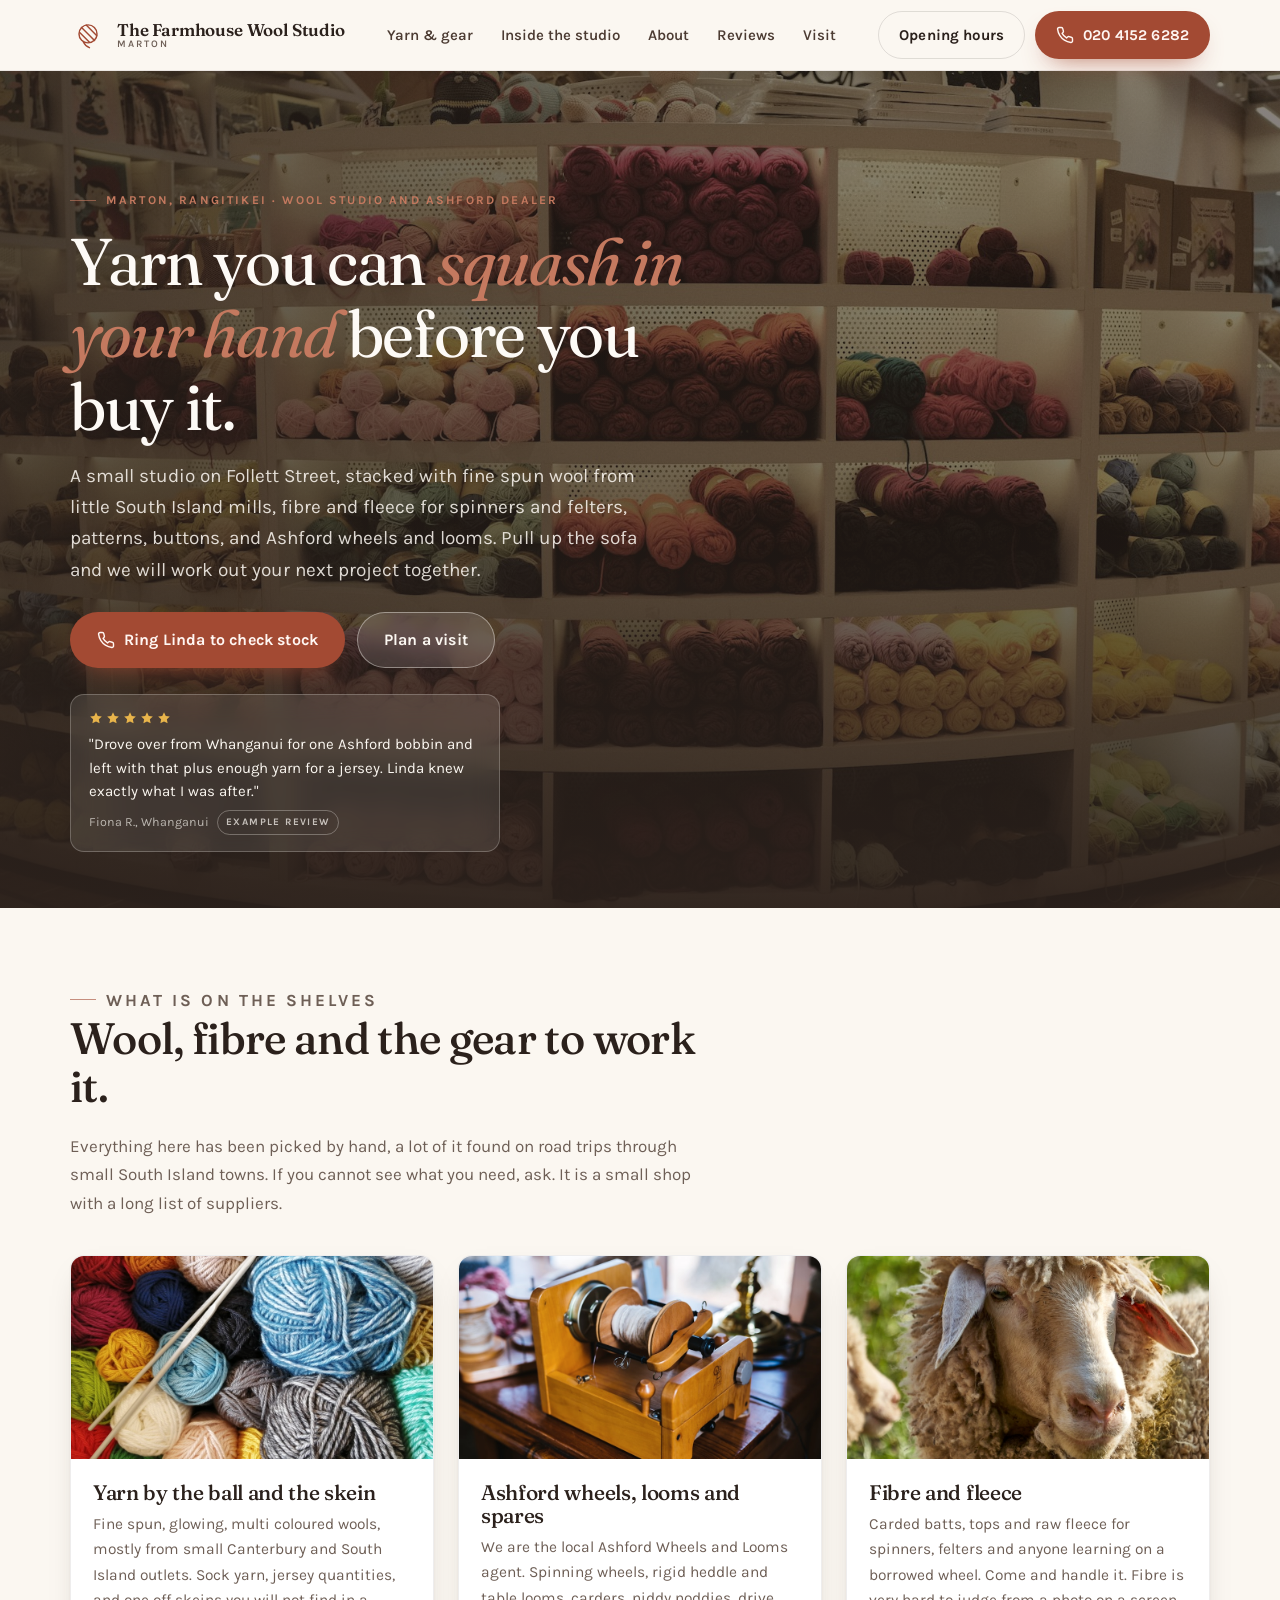
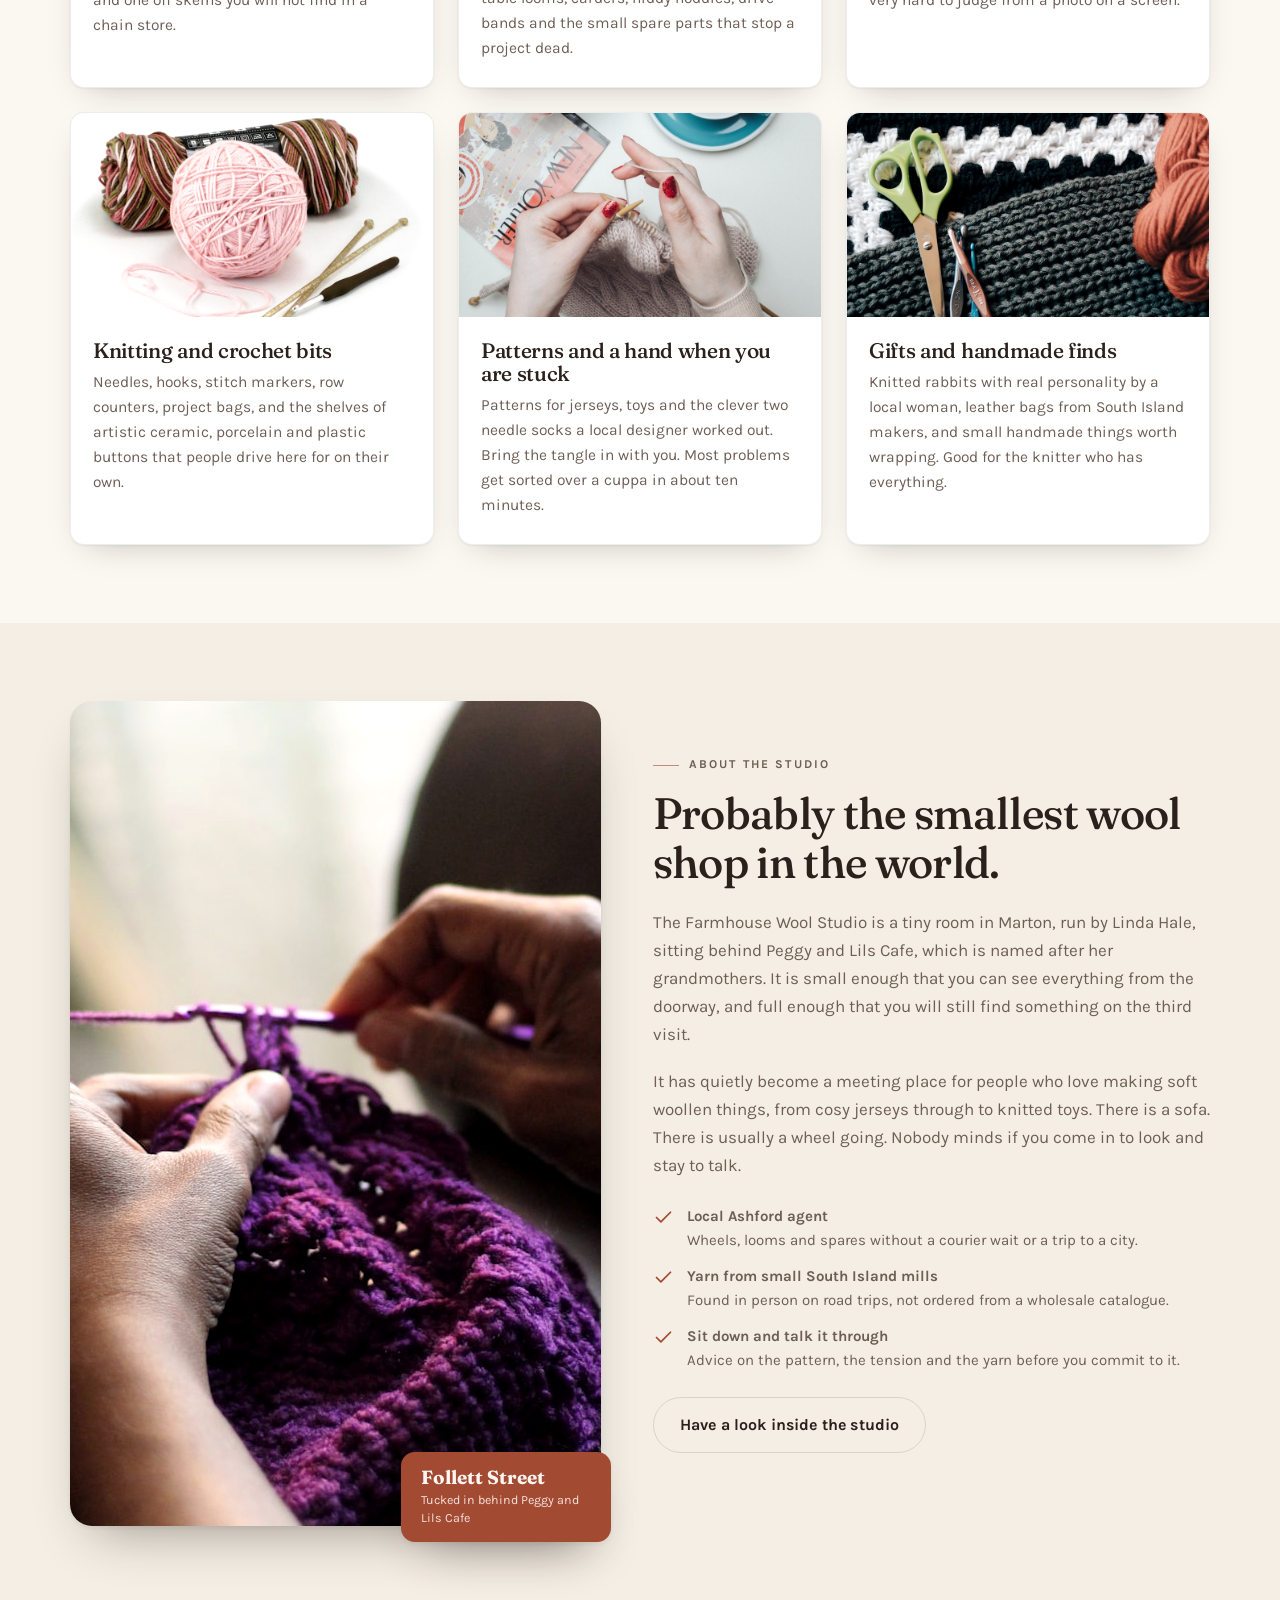
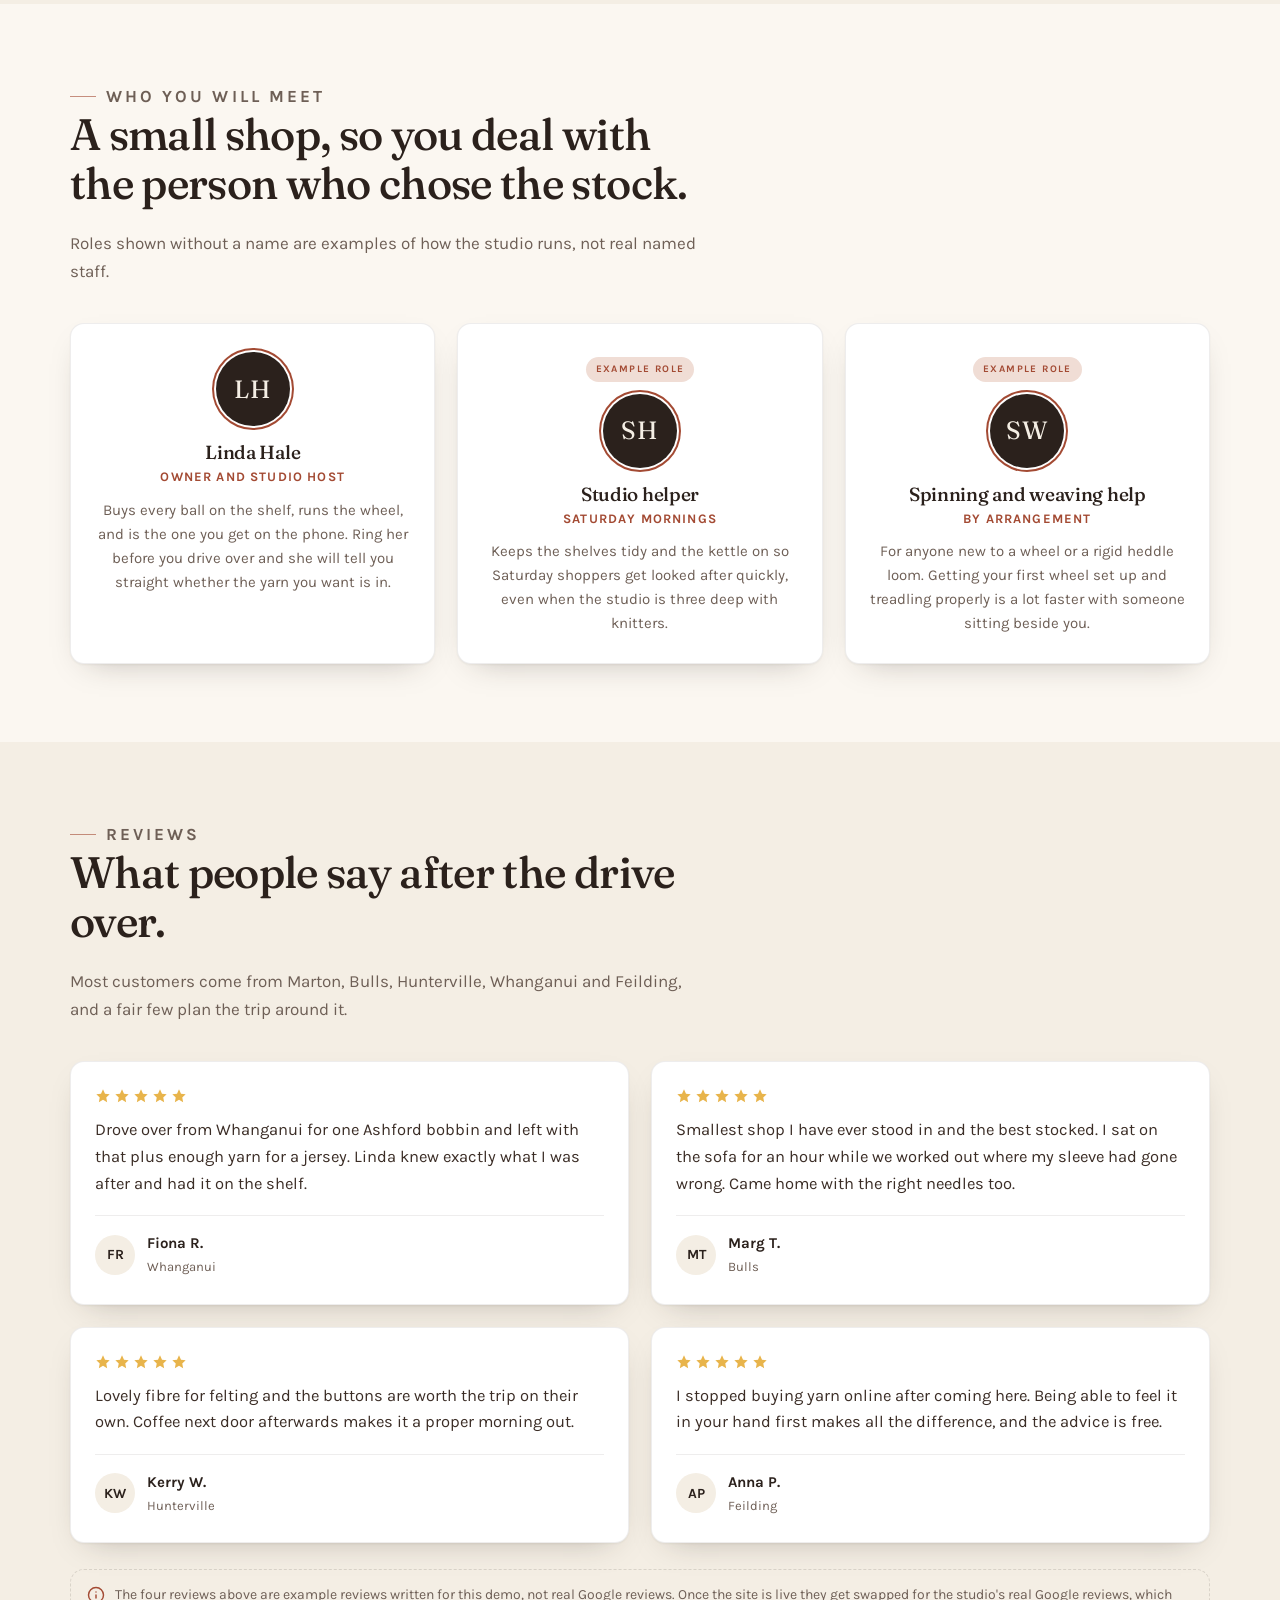
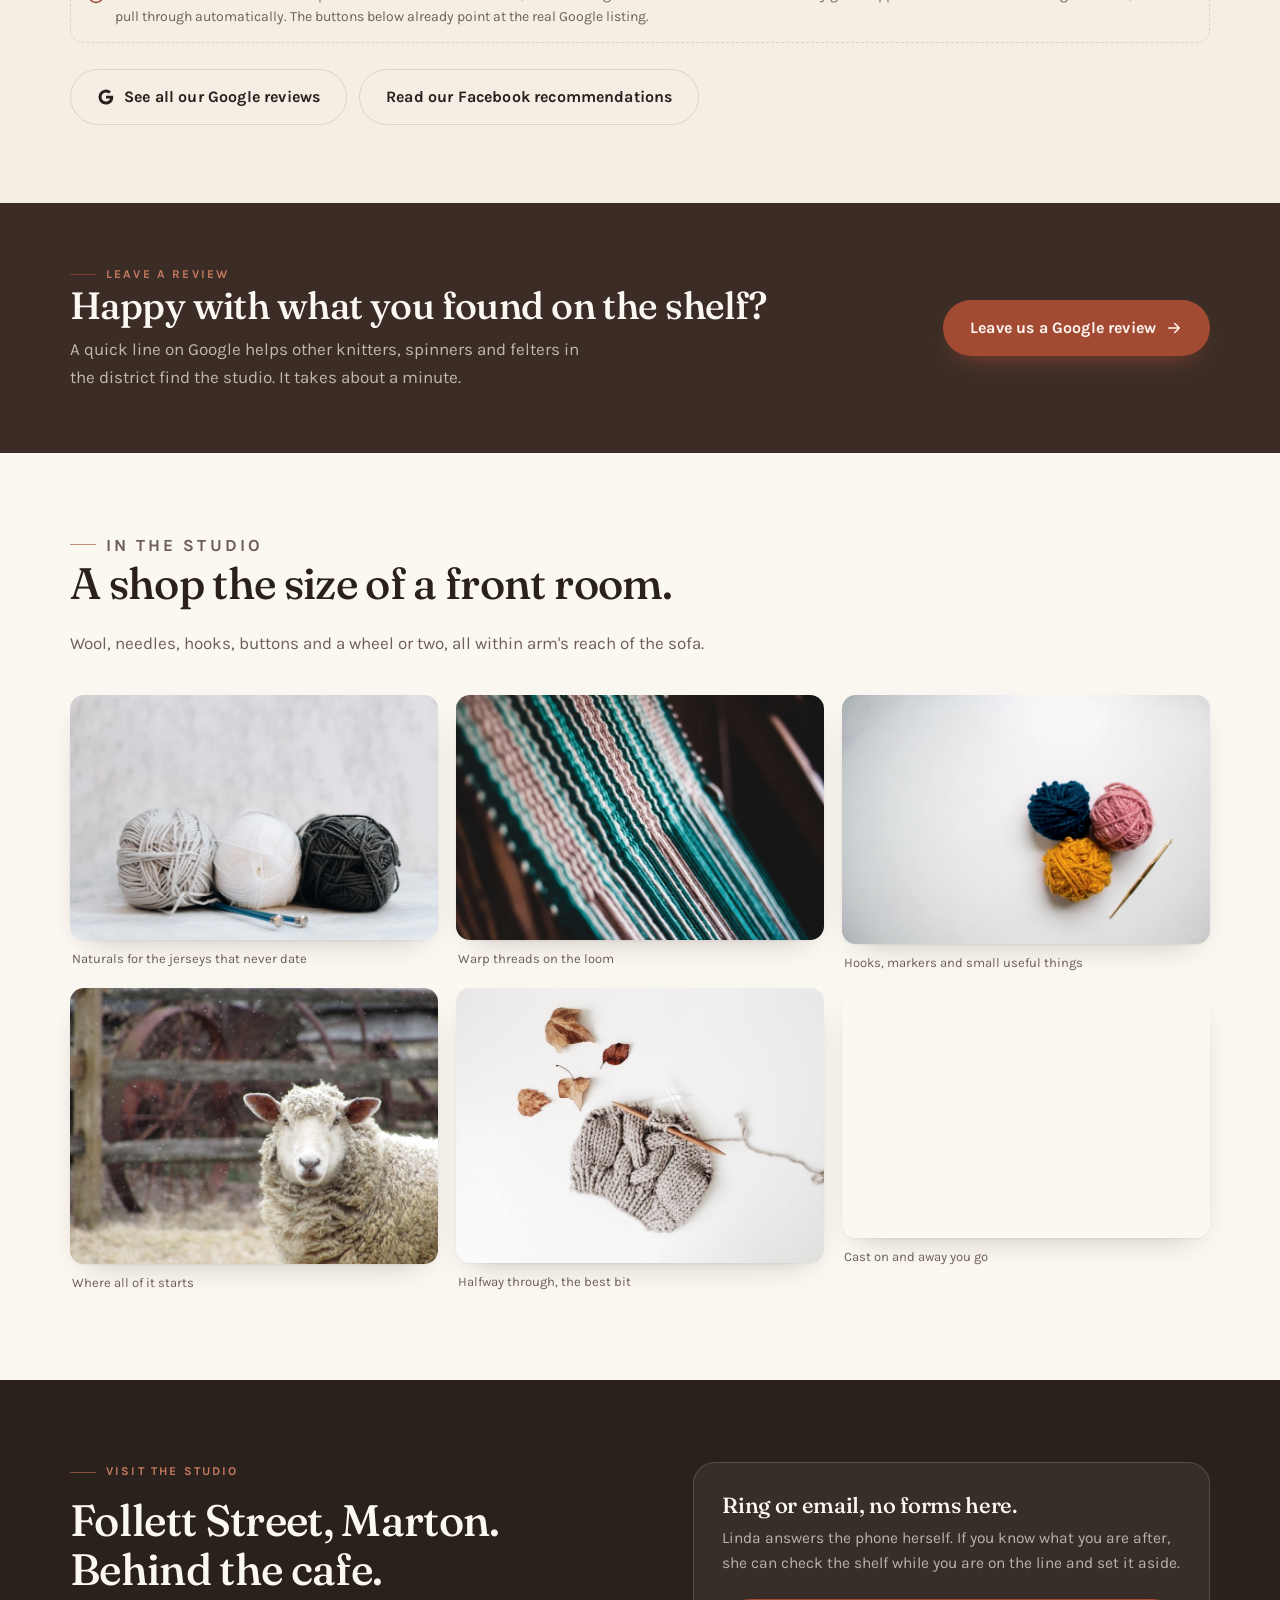
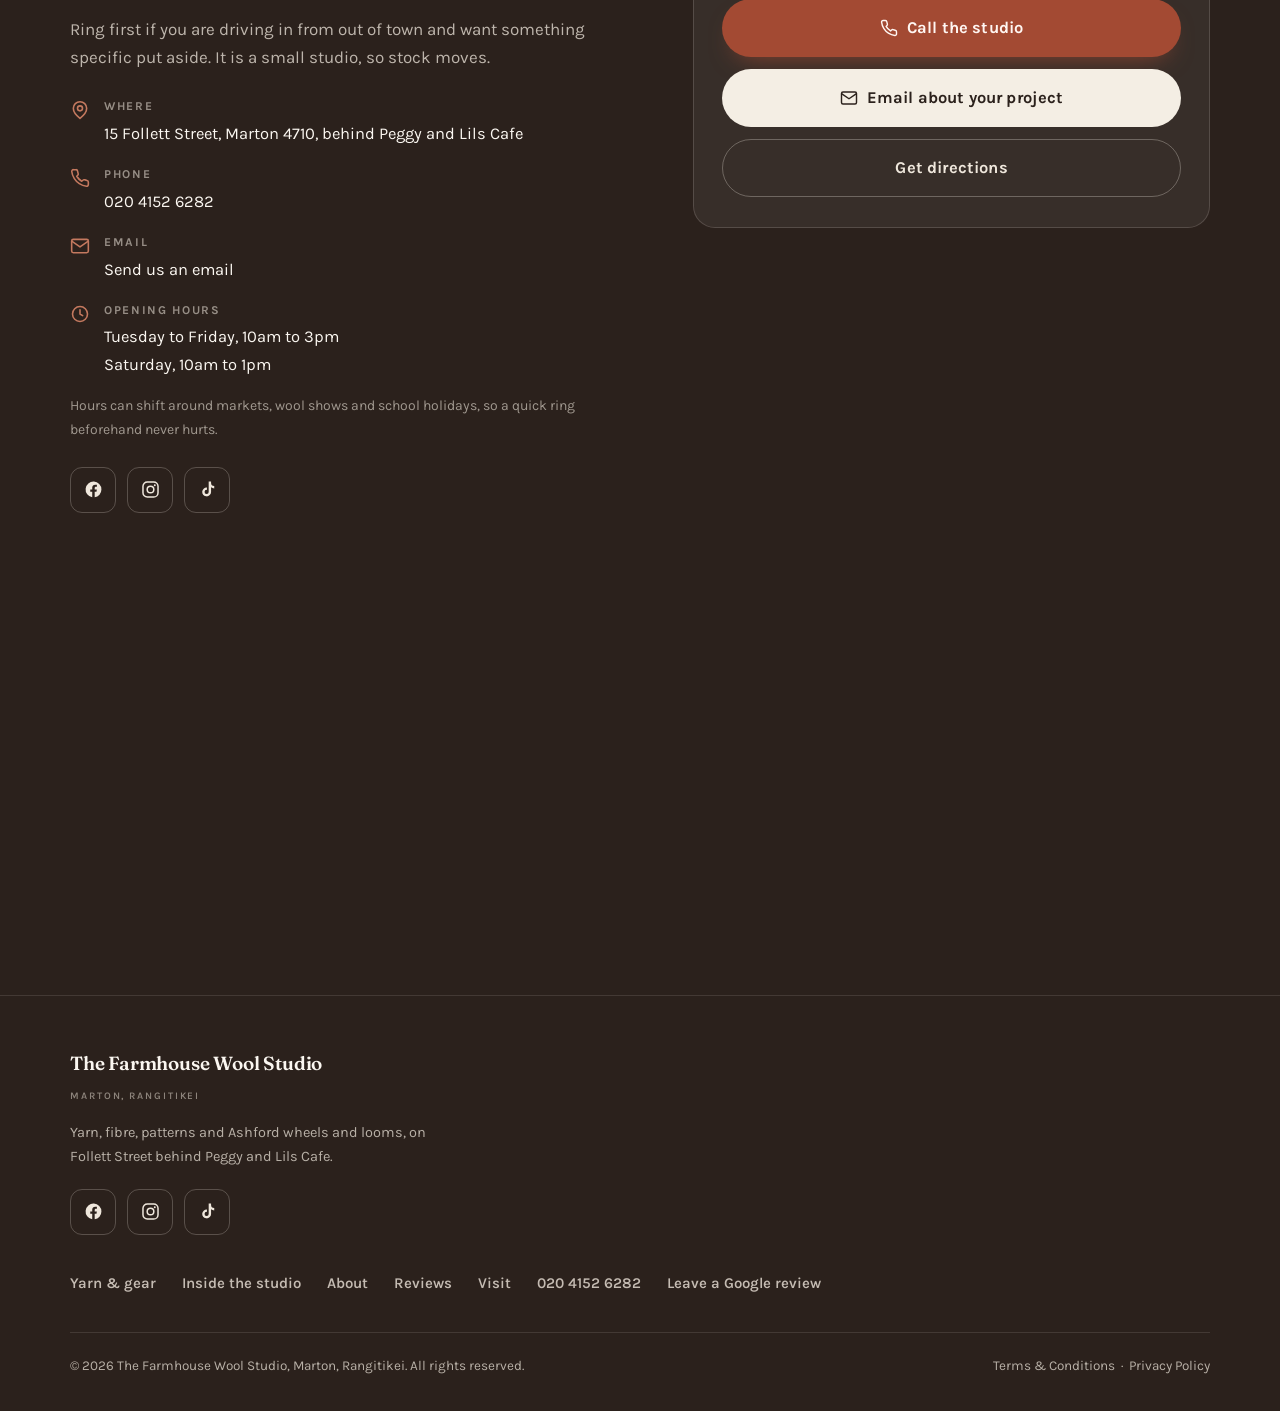
==== index.html @ 4282876e "Initial build: The Farmhouse Wool Studio" ====
<!DOCTYPE html>
<html lang="en-NZ">
<head>
<meta charset="utf-8">
<meta name="viewport" content="width=device-width, initial-scale=1">
<title>The Farmhouse Wool Studio | Wool shop and Ashford dealer, Marton</title>
<meta name="description" content="A small wool studio on Follett Street in Marton. Fine spun South Island yarn, fibre and fleece, patterns, knitting and crochet gear, and Ashford wheels and looms. Ring Linda or drop in.">
<link rel="icon" href="favicon.svg" type="image/svg+xml">
<meta property="og:type" content="website">
<meta property="og:title" content="The Farmhouse Wool Studio | Wool shop and Ashford dealer, Marton">
<meta property="og:description" content="Fine spun South Island yarn, fibre and fleece, patterns and Ashford wheels and looms, on Follett Street in Marton.">
<meta property="og:image" content="img/og.jpg">
<meta name="twitter:card" content="summary_large_image">
<link rel="preconnect" href="https://fonts.googleapis.com">
<link rel="preconnect" href="https://fonts.gstatic.com" crossorigin>
<link href="https://fonts.googleapis.com/css2?family=Fraunces:ital,opsz,wght@0,9..144,300..700;1,9..144,300..600&family=Karla:wght@400;500;600;700&display=swap" rel="stylesheet">
<link rel="stylesheet" href="assets/site.css">
</head>
<body>

<!-- Opening animation -->
<div id="intro" aria-hidden="true">
  <div class="intro-mark">The Farmhouse Wool Studio</div>
  <div class="intro-thread"></div>
</div>

<!-- ============================ NAV ============================ -->
<header class="nav">
  <div class="wrap nav-inner">
    <a class="brand" href="index.html" aria-label="The Farmhouse Wool Studio, home">
      <svg class="brand-mark" viewBox="0 0 64 64" fill="none" stroke="currentColor" stroke-width="2.6" stroke-linecap="round" aria-hidden="true">
        <circle cx="32" cy="30" r="16"/><path d="M20.5 18.8 43.6 41.9"/><path d="M17.2 27.5 34.6 44.9"/><path d="M28.8 14.4 47.7 33.3"/><path d="M23.5 43.9c2.6 5.4 6.4 8.8 11 10.6"/>
      </svg>
      <span class="brand-txt">
        <span class="brand-name">The Farmhouse Wool Studio</span>
        <span class="brand-sub">Marton</span>
      </span>
    </a>

    <nav class="nav-links" aria-label="Primary">
      <a href="#yarn">Yarn &amp; gear</a>
      <a href="studio.html">Inside the studio</a>
      <a href="#about">About</a>
      <a href="#reviews">Reviews</a>
      <a href="#visit">Visit</a>
    </nav>

    <div class="nav-cta">
      <a class="btn btn-ghost" href="#visit">Opening hours</a>
      <a class="btn btn-primary" href="tel:+642041526282">
        <svg viewBox="0 0 24 24" fill="none" stroke="currentColor" stroke-width="1.9" stroke-linecap="round" stroke-linejoin="round" aria-hidden="true"><path d="M22 16.9v3a2 2 0 0 1-2.2 2 19.8 19.8 0 0 1-8.6-3.1 19.5 19.5 0 0 1-6-6A19.8 19.8 0 0 1 2.1 4.2 2 2 0 0 1 4.1 2h3a2 2 0 0 1 2 1.7c.1 1 .4 1.9.7 2.8a2 2 0 0 1-.5 2.1L8.1 9.9a16 16 0 0 0 6 6l1.3-1.2a2 2 0 0 1 2.1-.5c.9.3 1.8.6 2.8.7a2 2 0 0 1 1.7 2Z"/></svg>
        <span class="btn-lbl">020 4152 6282</span>
      </a>
      <button class="burger" aria-label="Open menu" aria-expanded="false" aria-controls="mobile-menu">
        <svg viewBox="0 0 24 24" fill="none" stroke="currentColor" stroke-width="2" stroke-linecap="round" aria-hidden="true"><path d="M3 6h18M3 12h18M3 18h18"/></svg>
      </button>
    </div>
  </div>

  <div class="mobile-menu" id="mobile-menu">
    <a href="#yarn">Yarn &amp; gear</a>
    <a href="studio.html">Inside the studio</a>
    <a href="#about">About the studio</a>
    <a href="#crew">Who you will meet</a>
    <a href="#reviews">Reviews</a>
    <a href="#visit">Visit and opening hours</a>
    <div class="mm-cta">
      <a class="btn btn-primary btn-block" href="tel:+642041526282">Ring Linda on 020 4152 6282</a>
      <a class="btn btn-ghost btn-block" href="#visit">Find the studio</a>
    </div>
  </div>
</header>

<!-- ============================ HERO ============================ -->
<section class="hero" id="top">
  <div class="hero-slides" aria-hidden="true">
    <img class="active" src="img/hero-1-wool-wall.jpg" alt="" width="1920" height="1080" fetchpriority="high" decoding="async">
    <img src="img/hero-2-skeins.jpg" alt="" width="1920" height="1080" loading="lazy" decoding="async">
    <img src="img/hero-3-loom.jpg" alt="" width="1920" height="1080" loading="lazy" decoding="async">
  </div>
  <div class="hero-veil"></div>

  <div class="wrap hero-inner">
    <p class="eyebrow hero-eyebrow">Marton, Rangitikei &middot; Wool studio and Ashford dealer</p>
    <h1>Yarn you can <em>squash in your hand</em> before you buy it.</h1>
    <p class="hero-sub">A small studio on Follett Street, stacked with fine spun wool from little South Island mills, fibre and fleece for spinners and felters, patterns, buttons, and Ashford wheels and looms. Pull up the sofa and we will work out your next project together.</p>

    <div class="hero-cta">
      <a class="btn btn-primary" href="tel:+642041526282">
        <svg viewBox="0 0 24 24" fill="none" stroke="currentColor" stroke-width="1.9" stroke-linecap="round" stroke-linejoin="round" aria-hidden="true"><path d="M22 16.9v3a2 2 0 0 1-2.2 2 19.8 19.8 0 0 1-8.6-3.1 19.5 19.5 0 0 1-6-6A19.8 19.8 0 0 1 2.1 4.2 2 2 0 0 1 4.1 2h3a2 2 0 0 1 2 1.7c.1 1 .4 1.9.7 2.8a2 2 0 0 1-.5 2.1L8.1 9.9a16 16 0 0 0 6 6l1.3-1.2a2 2 0 0 1 2.1-.5c.9.3 1.8.6 2.8.7a2 2 0 0 1 1.7 2Z"/></svg>
        Ring Linda to check stock
      </a>
      <a class="btn btn-glass" href="#visit">Plan a visit</a>
    </div>

    <div class="hero-quote" aria-label="What customers say">
      <div class="stars" aria-hidden="true">
        <svg viewBox="0 0 24 24" fill="currentColor"><path d="m12 2 3 6.5 7 .9-5.1 4.8 1.3 7L12 17.8 5.8 21.2l1.3-7L2 9.4l7-.9Z"/></svg>
        <svg viewBox="0 0 24 24" fill="currentColor"><path d="m12 2 3 6.5 7 .9-5.1 4.8 1.3 7L12 17.8 5.8 21.2l1.3-7L2 9.4l7-.9Z"/></svg>
        <svg viewBox="0 0 24 24" fill="currentColor"><path d="m12 2 3 6.5 7 .9-5.1 4.8 1.3 7L12 17.8 5.8 21.2l1.3-7L2 9.4l7-.9Z"/></svg>
        <svg viewBox="0 0 24 24" fill="currentColor"><path d="m12 2 3 6.5 7 .9-5.1 4.8 1.3 7L12 17.8 5.8 21.2l1.3-7L2 9.4l7-.9Z"/></svg>
        <svg viewBox="0 0 24 24" fill="currentColor"><path d="m12 2 3 6.5 7 .9-5.1 4.8 1.3 7L12 17.8 5.8 21.2l1.3-7L2 9.4l7-.9Z"/></svg>
      </div>
      <div class="hq-slide on">
        <p class="hq-text">"Drove over from Whanganui for one Ashford bobbin and left with that plus enough yarn for a jersey. Linda knew exactly what I was after."</p>
        <p class="hq-meta">Fiona R., Whanganui <span class="tag-example">Example review</span></p>
      </div>
      <div class="hq-slide">
        <p class="hq-text">"Smallest shop I have ever stood in and the best stocked. I sat on the sofa for an hour while we worked out where my sleeve had gone wrong."</p>
        <p class="hq-meta">Marg T., Bulls <span class="tag-example">Example review</span></p>
      </div>
      <div class="hq-slide">
        <p class="hq-text">"I stopped buying yarn online after coming here. Being able to feel it in your hand first makes all the difference."</p>
        <p class="hq-meta">Anna P., Feilding <span class="tag-example">Example review</span></p>
      </div>
    </div>
  </div>
</section>

<!-- ============================ SERVICES ============================ -->
<section class="band-cream" id="yarn">
  <div class="wrap">
    <div class="sec-head rv">
      <p class="eyebrow">What is on the shelves</p>
      <h2>Wool, fibre and the gear to work it.</h2>
      <p>Everything here has been picked by hand, a lot of it found on road trips through small South Island towns. If you cannot see what you need, ask. It is a small shop with a long list of suppliers.</p>
    </div>

    <div class="svc-grid">
      <article class="svc rv">
        <div class="svc-img"><img src="img/svc-yarn.jpg" alt="Balls of coloured wool yarn stacked with knitting needles" width="900" height="506" loading="lazy" decoding="async"></div>
        <div class="svc-body">
          <h3>Yarn by the ball and the skein</h3>
          <p>Fine spun, glowing, multi coloured wools, mostly from small Canterbury and South Island outlets. Sock yarn, jersey quantities, and one off skeins you will not find in a chain store.</p>
        </div>
      </article>

      <article class="svc rv" data-delay="60">
        <div class="svc-img"><img src="img/svc-ashford.jpg" alt="Wooden spinning equipment and a bobbin winder on a workbench" width="900" height="506" loading="lazy" decoding="async"></div>
        <div class="svc-body">
          <h3>Ashford wheels, looms and spares</h3>
          <p>We are the local Ashford Wheels and Looms agent. Spinning wheels, rigid heddle and table looms, carders, niddy noddies, drive bands and the small spare parts that stop a project dead.</p>
        </div>
      </article>

      <article class="svc rv" data-delay="120">
        <div class="svc-img"><img src="img/svc-fibre.jpg" alt="A woolly sheep in a green paddock" width="900" height="506" loading="lazy" decoding="async"></div>
        <div class="svc-body">
          <h3>Fibre and fleece</h3>
          <p>Carded batts, tops and raw fleece for spinners, felters and anyone learning on a borrowed wheel. Come and handle it. Fibre is very hard to judge from a photo on a screen.</p>
        </div>
      </article>

      <article class="svc rv">
        <div class="svc-img"><img src="img/svc-accessories.jpg" alt="Pink and variegated yarn with wooden crochet hooks" width="900" height="506" loading="lazy" decoding="async"></div>
        <div class="svc-body">
          <h3>Knitting and crochet bits</h3>
          <p>Needles, hooks, stitch markers, row counters, project bags, and the shelves of artistic ceramic, porcelain and plastic buttons that people drive here for on their own.</p>
        </div>
      </article>

      <article class="svc rv" data-delay="60">
        <div class="svc-img"><img src="img/svc-patterns.jpg" alt="Hands knitting a cable jumper beside a pattern book and a cup of coffee" width="900" height="506" loading="lazy" decoding="async"></div>
        <div class="svc-body">
          <h3>Patterns and a hand when you are stuck</h3>
          <p>Patterns for jerseys, toys and the clever two needle socks a local designer worked out. Bring the tangle in with you. Most problems get sorted over a cuppa in about ten minutes.</p>
        </div>
      </article>

      <article class="svc rv" data-delay="120">
        <div class="svc-img"><img src="img/svc-gifts.jpg" alt="A crocheted blanket with scissors and hooks resting on top" width="900" height="506" loading="lazy" decoding="async"></div>
        <div class="svc-body">
          <h3>Gifts and handmade finds</h3>
          <p>Knitted rabbits with real personality by a local woman, leather bags from South Island makers, and small handmade things worth wrapping. Good for the knitter who has everything.</p>
        </div>
      </article>
    </div>
  </div>
</section>

<!-- ============================ ABOUT ============================ -->
<section class="band-bone" id="about">
  <div class="wrap about-grid">
    <div class="about-media rv">
      <img src="img/about-studio.jpg" alt="Hands crocheting a purple piece of work in a bright studio" width="1100" height="825" loading="lazy" decoding="async">
      <div class="corner-tag">
        <strong>Follett Street</strong>
        <span>Tucked in behind Peggy and Lils Cafe</span>
      </div>
    </div>

    <div class="about-copy rv" data-delay="80">
      <p class="eyebrow">About the studio</p>
      <h2>Probably the smallest wool shop in the world.</h2>
      <p>The Farmhouse Wool Studio is a tiny room in Marton, run by Linda Hale, sitting behind Peggy and Lils Cafe, which is named after her grandmothers. It is small enough that you can see everything from the doorway, and full enough that you will still find something on the third visit.</p>
      <p>It has quietly become a meeting place for people who love making soft woollen things, from cosy jerseys through to knitted toys. There is a sofa. There is usually a wheel going. Nobody minds if you come in to look and stay to talk.</p>

      <ul class="checks">
        <li>
          <svg viewBox="0 0 24 24" fill="none" stroke="currentColor" stroke-width="2" stroke-linecap="round" stroke-linejoin="round" aria-hidden="true"><path d="M20 6 9 17l-5-5"/></svg>
          <span><strong>Local Ashford agent</strong>Wheels, looms and spares without a courier wait or a trip to a city.</span>
        </li>
        <li>
          <svg viewBox="0 0 24 24" fill="none" stroke="currentColor" stroke-width="2" stroke-linecap="round" stroke-linejoin="round" aria-hidden="true"><path d="M20 6 9 17l-5-5"/></svg>
          <span><strong>Yarn from small South Island mills</strong>Found in person on road trips, not ordered from a wholesale catalogue.</span>
        </li>
        <li>
          <svg viewBox="0 0 24 24" fill="none" stroke="currentColor" stroke-width="2" stroke-linecap="round" stroke-linejoin="round" aria-hidden="true"><path d="M20 6 9 17l-5-5"/></svg>
          <span><strong>Sit down and talk it through</strong>Advice on the pattern, the tension and the yarn before you commit to it.</span>
        </li>
      </ul>

      <p style="margin-top:26px">
        <a class="btn btn-ghost" href="studio.html">Have a look inside the studio</a>
      </p>
    </div>
  </div>
</section>

<!-- ============================ CREW ============================ -->
<section class="band-cream" id="crew">
  <div class="wrap">
    <div class="sec-head rv">
      <p class="eyebrow">Who you will meet</p>
      <h2>A small shop, so you deal with the person who chose the stock.</h2>
      <p>Roles shown without a name are examples of how the studio runs, not real named staff.</p>
    </div>

    <div class="crew-grid">
      <article class="crew rv">
        <div class="avatar" aria-hidden="true">LH</div>
        <h3>Linda Hale</h3>
        <p class="role-name">Owner and studio host</p>
        <p>Buys every ball on the shelf, runs the wheel, and is the one you get on the phone. Ring her before you drive over and she will tell you straight whether the yarn you want is in.</p>
      </article>

      <article class="crew rv" data-delay="70">
        <span class="pill">Example role</span>
        <div class="avatar" aria-hidden="true">SH</div>
        <h3>Studio helper</h3>
        <p class="role-name">Saturday mornings</p>
        <p>Keeps the shelves tidy and the kettle on so Saturday shoppers get looked after quickly, even when the studio is three deep with knitters.</p>
      </article>

      <article class="crew rv" data-delay="140">
        <span class="pill">Example role</span>
        <div class="avatar" aria-hidden="true">SW</div>
        <h3>Spinning and weaving help</h3>
        <p class="role-name">By arrangement</p>
        <p>For anyone new to a wheel or a rigid heddle loom. Getting your first wheel set up and treadling properly is a lot faster with someone sitting beside you.</p>
      </article>
    </div>
  </div>
</section>

<!-- ============================ REVIEWS ============================ -->
<section class="band-bone" id="reviews">
  <div class="wrap">
    <div class="sec-head rv">
      <p class="eyebrow">Reviews</p>
      <h2>What people say after the drive over.</h2>
      <p>Most customers come from Marton, Bulls, Hunterville, Whanganui and Feilding, and a fair few plan the trip around it.</p>
    </div>

    <div class="rev-grid">
      <article class="rev rv">
        <div class="stars" aria-label="5 out of 5 stars">
          <svg viewBox="0 0 24 24" fill="currentColor" aria-hidden="true"><path d="m12 2 3 6.5 7 .9-5.1 4.8 1.3 7L12 17.8 5.8 21.2l1.3-7L2 9.4l7-.9Z"/></svg>
          <svg viewBox="0 0 24 24" fill="currentColor" aria-hidden="true"><path d="m12 2 3 6.5 7 .9-5.1 4.8 1.3 7L12 17.8 5.8 21.2l1.3-7L2 9.4l7-.9Z"/></svg>
          <svg viewBox="0 0 24 24" fill="currentColor" aria-hidden="true"><path d="m12 2 3 6.5 7 .9-5.1 4.8 1.3 7L12 17.8 5.8 21.2l1.3-7L2 9.4l7-.9Z"/></svg>
          <svg viewBox="0 0 24 24" fill="currentColor" aria-hidden="true"><path d="m12 2 3 6.5 7 .9-5.1 4.8 1.3 7L12 17.8 5.8 21.2l1.3-7L2 9.4l7-.9Z"/></svg>
          <svg viewBox="0 0 24 24" fill="currentColor" aria-hidden="true"><path d="m12 2 3 6.5 7 .9-5.1 4.8 1.3 7L12 17.8 5.8 21.2l1.3-7L2 9.4l7-.9Z"/></svg>
        </div>
        <blockquote>Drove over from Whanganui for one Ashford bobbin and left with that plus enough yarn for a jersey. Linda knew exactly what I was after and had it on the shelf.</blockquote>
        <div class="rev-who">
          <div class="rev-ini" aria-hidden="true">FR</div>
          <div><b>Fiona R.</b><span>Whanganui</span></div>
        </div>
      </article>

      <article class="rev rv" data-delay="60">
        <div class="stars" aria-label="5 out of 5 stars">
          <svg viewBox="0 0 24 24" fill="currentColor" aria-hidden="true"><path d="m12 2 3 6.5 7 .9-5.1 4.8 1.3 7L12 17.8 5.8 21.2l1.3-7L2 9.4l7-.9Z"/></svg>
          <svg viewBox="0 0 24 24" fill="currentColor" aria-hidden="true"><path d="m12 2 3 6.5 7 .9-5.1 4.8 1.3 7L12 17.8 5.8 21.2l1.3-7L2 9.4l7-.9Z"/></svg>
          <svg viewBox="0 0 24 24" fill="currentColor" aria-hidden="true"><path d="m12 2 3 6.5 7 .9-5.1 4.8 1.3 7L12 17.8 5.8 21.2l1.3-7L2 9.4l7-.9Z"/></svg>
          <svg viewBox="0 0 24 24" fill="currentColor" aria-hidden="true"><path d="m12 2 3 6.5 7 .9-5.1 4.8 1.3 7L12 17.8 5.8 21.2l1.3-7L2 9.4l7-.9Z"/></svg>
          <svg viewBox="0 0 24 24" fill="currentColor" aria-hidden="true"><path d="m12 2 3 6.5 7 .9-5.1 4.8 1.3 7L12 17.8 5.8 21.2l1.3-7L2 9.4l7-.9Z"/></svg>
        </div>
        <blockquote>Smallest shop I have ever stood in and the best stocked. I sat on the sofa for an hour while we worked out where my sleeve had gone wrong. Came home with the right needles too.</blockquote>
        <div class="rev-who">
          <div class="rev-ini" aria-hidden="true">MT</div>
          <div><b>Marg T.</b><span>Bulls</span></div>
        </div>
      </article>

      <article class="rev rv" data-delay="120">
        <div class="stars" aria-label="5 out of 5 stars">
          <svg viewBox="0 0 24 24" fill="currentColor" aria-hidden="true"><path d="m12 2 3 6.5 7 .9-5.1 4.8 1.3 7L12 17.8 5.8 21.2l1.3-7L2 9.4l7-.9Z"/></svg>
          <svg viewBox="0 0 24 24" fill="currentColor" aria-hidden="true"><path d="m12 2 3 6.5 7 .9-5.1 4.8 1.3 7L12 17.8 5.8 21.2l1.3-7L2 9.4l7-.9Z"/></svg>
          <svg viewBox="0 0 24 24" fill="currentColor" aria-hidden="true"><path d="m12 2 3 6.5 7 .9-5.1 4.8 1.3 7L12 17.8 5.8 21.2l1.3-7L2 9.4l7-.9Z"/></svg>
          <svg viewBox="0 0 24 24" fill="currentColor" aria-hidden="true"><path d="m12 2 3 6.5 7 .9-5.1 4.8 1.3 7L12 17.8 5.8 21.2l1.3-7L2 9.4l7-.9Z"/></svg>
          <svg viewBox="0 0 24 24" fill="currentColor" aria-hidden="true"><path d="m12 2 3 6.5 7 .9-5.1 4.8 1.3 7L12 17.8 5.8 21.2l1.3-7L2 9.4l7-.9Z"/></svg>
        </div>
        <blockquote>Lovely fibre for felting and the buttons are worth the trip on their own. Coffee next door afterwards makes it a proper morning out.</blockquote>
        <div class="rev-who">
          <div class="rev-ini" aria-hidden="true">KW</div>
          <div><b>Kerry W.</b><span>Hunterville</span></div>
        </div>
      </article>

      <article class="rev rv" data-delay="180">
        <div class="stars" aria-label="5 out of 5 stars">
          <svg viewBox="0 0 24 24" fill="currentColor" aria-hidden="true"><path d="m12 2 3 6.5 7 .9-5.1 4.8 1.3 7L12 17.8 5.8 21.2l1.3-7L2 9.4l7-.9Z"/></svg>
          <svg viewBox="0 0 24 24" fill="currentColor" aria-hidden="true"><path d="m12 2 3 6.5 7 .9-5.1 4.8 1.3 7L12 17.8 5.8 21.2l1.3-7L2 9.4l7-.9Z"/></svg>
          <svg viewBox="0 0 24 24" fill="currentColor" aria-hidden="true"><path d="m12 2 3 6.5 7 .9-5.1 4.8 1.3 7L12 17.8 5.8 21.2l1.3-7L2 9.4l7-.9Z"/></svg>
          <svg viewBox="0 0 24 24" fill="currentColor" aria-hidden="true"><path d="m12 2 3 6.5 7 .9-5.1 4.8 1.3 7L12 17.8 5.8 21.2l1.3-7L2 9.4l7-.9Z"/></svg>
          <svg viewBox="0 0 24 24" fill="currentColor" aria-hidden="true"><path d="m12 2 3 6.5 7 .9-5.1 4.8 1.3 7L12 17.8 5.8 21.2l1.3-7L2 9.4l7-.9Z"/></svg>
        </div>
        <blockquote>I stopped buying yarn online after coming here. Being able to feel it in your hand first makes all the difference, and the advice is free.</blockquote>
        <div class="rev-who">
          <div class="rev-ini" aria-hidden="true">AP</div>
          <div><b>Anna P.</b><span>Feilding</span></div>
        </div>
      </article>
    </div>

    <div class="rev-note rv">
      <svg viewBox="0 0 24 24" fill="none" stroke="currentColor" stroke-width="1.9" stroke-linecap="round" stroke-linejoin="round" aria-hidden="true"><circle cx="12" cy="12" r="10"/><path d="M12 16v-4M12 8h.01"/></svg>
      <span>The four reviews above are example reviews written for this demo, not real Google reviews. Once the site is live they get swapped for the studio's real Google reviews, which pull through automatically. The buttons below already point at the real Google listing.</span>
    </div>

    <div class="rev-actions rv">
      <a class="btn btn-ghost" href="https://www.google.com/maps/search/?api=1&amp;query=The+Farmhouse+Wool+Studio+15+Follett+Street+Marton" target="_blank" rel="noopener">
        <svg viewBox="0 0 24 24" fill="currentColor" aria-hidden="true"><path d="M21.6 12.2c0-.7-.1-1.4-.2-2H12v3.9h5.4a4.6 4.6 0 0 1-2 3v2.5h3.2c1.9-1.7 3-4.3 3-7.4Z"/><path d="M12 22c2.7 0 5-.9 6.6-2.4l-3.2-2.5c-.9.6-2 1-3.4 1-2.6 0-4.8-1.7-5.6-4.1H3.1v2.6A10 10 0 0 0 12 22Z"/><path d="M6.4 14c-.2-.6-.3-1.3-.3-2s.1-1.4.3-2V7.4H3.1a10 10 0 0 0 0 9.2L6.4 14Z"/><path d="M12 5.9c1.5 0 2.8.5 3.8 1.5l2.8-2.8A10 10 0 0 0 3.1 7.4L6.4 10c.8-2.4 3-4.1 5.6-4.1Z"/></svg>
        See all our Google reviews
      </a>
      <a class="btn btn-ghost" href="https://www.facebook.com/thefarmhousemarton/" target="_blank" rel="noopener">Read our Facebook recommendations</a>
    </div>
  </div>
</section>

<!-- ============================ LEAVE A REVIEW ============================ -->
<section class="leave">
  <div class="wrap leave-inner">
    <div class="rv">
      <p class="eyebrow" style="color:var(--accent-2)">Leave a review</p>
      <h2>Happy with what you found on the shelf?</h2>
      <p>A quick line on Google helps other knitters, spinners and felters in the district find the studio. It takes about a minute.</p>
    </div>
    <a class="btn btn-primary rv" data-delay="80" href="https://www.google.com/maps/search/?api=1&amp;query=The+Farmhouse+Wool+Studio+15+Follett+Street+Marton" target="_blank" rel="noopener">
      Leave us a Google review
      <svg viewBox="0 0 24 24" fill="none" stroke="currentColor" stroke-width="2" stroke-linecap="round" stroke-linejoin="round" aria-hidden="true"><path d="M5 12h14M13 6l6 6-6 6"/></svg>
    </a>
  </div>
</section>

<!-- ============================ GALLERY ============================ -->
<section class="band-cream" id="gallery">
  <div class="wrap">
    <div class="sec-head rv">
      <p class="eyebrow">In the studio</p>
      <h2>A shop the size of a front room.</h2>
      <p>Wool, needles, hooks, buttons and a wheel or two, all within arm's reach of the sofa.</p>
    </div>

    <div class="masonry rv">
      <figure><img src="img/g-needles.jpg" alt="Three balls of natural coloured wool with knitting needles" width="800" height="533" loading="lazy" decoding="async"><figcaption>Naturals for the jerseys that never date</figcaption></figure>
      <figure><img src="img/g-sheep.jpg" alt="A woolly sheep looking over a farm gate" width="800" height="600" loading="lazy" decoding="async"><figcaption>Where all of it starts</figcaption></figure>
      <figure><img src="img/g-warp.jpg" alt="Close up of coloured warp threads on a loom" width="800" height="533" loading="lazy" decoding="async"><figcaption>Warp threads on the loom</figcaption></figure>
      <figure><img src="img/g-knit-leaves.jpg" alt="A part knitted piece with needles beside dried autumn leaves" width="800" height="599" loading="lazy" decoding="async"><figcaption>Halfway through, the best bit</figcaption></figure>
      <figure><img src="img/g-hook.jpg" alt="Pink and variegated yarn balls with wooden crochet hooks" width="800" height="540" loading="lazy" decoding="async"><figcaption>Hooks, markers and small useful things</figcaption></figure>
      <figure><img src="img/g-navy.jpg" alt="Navy wool cast on to wooden knitting needles" width="800" height="536" loading="lazy" decoding="async"><figcaption>Cast on and away you go</figcaption></figure>
    </div>
  </div>
</section>

<!-- ============================ CONTACT ============================ -->
<section class="contact" id="visit">
  <div class="wrap contact-grid on-dark">
    <div class="rv">
      <p class="eyebrow">Visit the studio</p>
      <h2>Follett Street, Marton. Behind the cafe.</h2>
      <p style="color:rgba(239,231,220,.75)">Ring first if you are driving in from out of town and want something specific put aside. It is a small studio, so stock moves.</p>

      <ul class="info-rows">
        <li>
          <svg viewBox="0 0 24 24" fill="none" stroke="currentColor" stroke-width="1.9" stroke-linecap="round" stroke-linejoin="round" aria-hidden="true"><path d="M20 10c0 6-8 12-8 12s-8-6-8-12a8 8 0 0 1 16 0Z"/><circle cx="12" cy="10" r="3"/></svg>
          <div><b>Where</b><span>15 Follett Street, Marton 4710, behind Peggy and Lils Cafe</span></div>
        </li>
        <li>
          <svg viewBox="0 0 24 24" fill="none" stroke="currentColor" stroke-width="1.9" stroke-linecap="round" stroke-linejoin="round" aria-hidden="true"><path d="M22 16.9v3a2 2 0 0 1-2.2 2 19.8 19.8 0 0 1-8.6-3.1 19.5 19.5 0 0 1-6-6A19.8 19.8 0 0 1 2.1 4.2 2 2 0 0 1 4.1 2h3a2 2 0 0 1 2 1.7c.1 1 .4 1.9.7 2.8a2 2 0 0 1-.5 2.1L8.1 9.9a16 16 0 0 0 6 6l1.3-1.2a2 2 0 0 1 2.1-.5c.9.3 1.8.6 2.8.7a2 2 0 0 1 1.7 2Z"/></svg>
          <div><b>Phone</b><a href="tel:+642041526282">020 4152 6282</a></div>
        </li>
        <li>
          <svg viewBox="0 0 24 24" fill="none" stroke="currentColor" stroke-width="1.9" stroke-linecap="round" stroke-linejoin="round" aria-hidden="true"><rect x="2" y="4" width="20" height="16" rx="2"/><path d="m2.5 6.5 9.5 6.5 9.5-6.5"/></svg>
          <div><b>Email</b><a href="#" data-gmail data-user="lhale" data-domain="xtra.co.nz" data-su="Yarn%20enquiry%20for%20The%20Farmhouse%20Wool%20Studio" data-body="Hi%20Linda%2C%0A%0AI%20am%20after%20some%20yarn%20or%20gear%20from%20the%20studio.%0A%0AWhat%20I%20am%20looking%20for%3A%20%0AWhen%20I%20can%20call%20in%3A%20%0A%0AThanks%2C%0A">Send us an email</a></div>
        </li>
        <li>
          <svg viewBox="0 0 24 24" fill="none" stroke="currentColor" stroke-width="1.9" stroke-linecap="round" stroke-linejoin="round" aria-hidden="true"><circle cx="12" cy="12" r="9"/><path d="M12 7v5l3.2 1.9"/></svg>
          <div><b>Opening hours</b><span>Tuesday to Friday, 10am to 3pm<br>Saturday, 10am to 1pm</span></div>
        </li>
      </ul>

      <p class="hours-note">Hours can shift around markets, wool shows and school holidays, so a quick ring beforehand never hurts.</p>

      <div class="socials" aria-label="Social media">
        <a href="https://www.facebook.com/thefarmhousemarton/" target="_blank" rel="noopener" aria-label="The Farmhouse Wool Studio on Facebook">
          <svg viewBox="0 0 24 24" fill="currentColor" aria-hidden="true"><path d="M22 12a10 10 0 1 0-11.6 9.9v-7H7.9V12h2.5V9.8c0-2.5 1.5-3.9 3.7-3.9 1.1 0 2.2.2 2.2.2v2.4h-1.2c-1.2 0-1.6.8-1.6 1.6V12h2.7l-.4 2.9h-2.3v7A10 10 0 0 0 22 12Z"/></svg>
        </a>
        <a href="https://www.instagram.com/thefarmhousemarton/" target="_blank" rel="noopener" aria-label="The Farmhouse Wool Studio on Instagram">
          <svg viewBox="0 0 24 24" fill="none" stroke="currentColor" stroke-width="1.9" aria-hidden="true"><rect x="2.5" y="2.5" width="19" height="19" rx="5.5"/><circle cx="12" cy="12" r="4.2"/><circle cx="17.4" cy="6.6" r="1.2" fill="currentColor" stroke="none"/></svg>
        </a>
        <a href="https://www.tiktok.com/search?q=The%20Farmhouse%20Wool%20Studio%20Marton" target="_blank" rel="noopener" aria-label="Search TikTok for The Farmhouse Wool Studio">
          <svg viewBox="0 0 24 24" fill="currentColor" aria-hidden="true"><path d="M16.5 2h-3v13.1a2.6 2.6 0 1 1-2.2-2.6v-3a5.6 5.6 0 1 0 5.2 5.6V9.3a7 7 0 0 0 4 1.3V7.7a4.1 4.1 0 0 1-4-4.1V2Z"/></svg>
        </a>
      </div>
    </div>

    <div class="contact-card rv" data-delay="90">
      <h3>Ring or email, no forms here.</h3>
      <p>Linda answers the phone herself. If you know what you are after, she can check the shelf while you are on the line and set it aside.</p>
      <div class="contact-btns">
        <a class="btn btn-primary btn-block" href="tel:+642041526282">
          <svg viewBox="0 0 24 24" fill="none" stroke="currentColor" stroke-width="1.9" stroke-linecap="round" stroke-linejoin="round" aria-hidden="true"><path d="M22 16.9v3a2 2 0 0 1-2.2 2 19.8 19.8 0 0 1-8.6-3.1 19.5 19.5 0 0 1-6-6A19.8 19.8 0 0 1 2.1 4.2 2 2 0 0 1 4.1 2h3a2 2 0 0 1 2 1.7c.1 1 .4 1.9.7 2.8a2 2 0 0 1-.5 2.1L8.1 9.9a16 16 0 0 0 6 6l1.3-1.2a2 2 0 0 1 2.1-.5c.9.3 1.8.6 2.8.7a2 2 0 0 1 1.7 2Z"/></svg>
          Call the studio
        </a>
        <a class="btn btn-bone btn-block" href="#" data-gmail data-user="lhale" data-domain="xtra.co.nz" data-su="Yarn%20enquiry%20for%20The%20Farmhouse%20Wool%20Studio" data-body="Hi%20Linda%2C%0A%0AI%20am%20after%20some%20yarn%20or%20gear%20from%20the%20studio.%0A%0AWhat%20I%20am%20looking%20for%3A%20%0AWhen%20I%20can%20call%20in%3A%20%0A%0AThanks%2C%0A">
          <svg viewBox="0 0 24 24" fill="none" stroke="currentColor" stroke-width="1.9" stroke-linecap="round" stroke-linejoin="round" aria-hidden="true"><rect x="2" y="4" width="20" height="16" rx="2"/><path d="m2.5 6.5 9.5 6.5 9.5-6.5"/></svg>
          Email about your project
        </a>
        <a class="btn btn-ghost btn-block" style="color:#EFE7DC;border-color:rgba(239,231,220,.3)" href="https://www.google.com/maps/search/?api=1&amp;query=The+Farmhouse+Wool+Studio+15+Follett+Street+Marton" target="_blank" rel="noopener">Get directions</a>
      </div>
    </div>
  </div>
</section>

<!-- ============================ MAP ============================ -->
<section class="map-sec">
  <div class="map-wrap">
    <iframe
      class="map-frame"
      title="Map showing The Farmhouse Wool Studio, 15 Follett Street, Marton"
      src="https://www.google.com/maps?q=The%20Farmhouse%20Wool%20Studio%2C%2015%20Follett%20Street%2C%20Marton%204710%2C%20New%20Zealand&amp;output=embed"
      loading="lazy"
      referrerpolicy="no-referrer-when-downgrade"
      allowfullscreen></iframe>
  </div>
</section>

<!-- ============================ FOOTER ============================ -->
<footer class="footer">
  <div class="wrap">
    <div class="foot-top">
      <div class="foot-brand">
        <span class="brand-name" style="font-family:Fraunces,serif;display:block">The Farmhouse Wool Studio</span>
        <span class="brand-sub" style="font-size:10px;letter-spacing:.19em;text-transform:uppercase">Marton, Rangitikei</span>
        <p>Yarn, fibre, patterns and Ashford wheels and looms, on Follett Street behind Peggy and Lils Cafe.</p>
        <div class="socials" style="margin-top:20px">
          <a href="https://www.facebook.com/thefarmhousemarton/" target="_blank" rel="noopener" aria-label="The Farmhouse Wool Studio on Facebook">
            <svg viewBox="0 0 24 24" fill="currentColor" aria-hidden="true"><path d="M22 12a10 10 0 1 0-11.6 9.9v-7H7.9V12h2.5V9.8c0-2.5 1.5-3.9 3.7-3.9 1.1 0 2.2.2 2.2.2v2.4h-1.2c-1.2 0-1.6.8-1.6 1.6V12h2.7l-.4 2.9h-2.3v7A10 10 0 0 0 22 12Z"/></svg>
          </a>
          <a href="https://www.instagram.com/thefarmhousemarton/" target="_blank" rel="noopener" aria-label="The Farmhouse Wool Studio on Instagram">
            <svg viewBox="0 0 24 24" fill="none" stroke="currentColor" stroke-width="1.9" aria-hidden="true"><rect x="2.5" y="2.5" width="19" height="19" rx="5.5"/><circle cx="12" cy="12" r="4.2"/><circle cx="17.4" cy="6.6" r="1.2" fill="currentColor" stroke="none"/></svg>
          </a>
          <a href="https://www.tiktok.com/search?q=The%20Farmhouse%20Wool%20Studio%20Marton" target="_blank" rel="noopener" aria-label="Search TikTok for The Farmhouse Wool Studio">
            <svg viewBox="0 0 24 24" fill="currentColor" aria-hidden="true"><path d="M16.5 2h-3v13.1a2.6 2.6 0 1 1-2.2-2.6v-3a5.6 5.6 0 1 0 5.2 5.6V9.3a7 7 0 0 0 4 1.3V7.7a4.1 4.1 0 0 1-4-4.1V2Z"/></svg>
          </a>
        </div>
      </div>

      <nav class="foot-links" aria-label="Footer">
        <a href="#yarn">Yarn &amp; gear</a>
        <a href="studio.html">Inside the studio</a>
        <a href="#about">About</a>
        <a href="#reviews">Reviews</a>
        <a href="#visit">Visit</a>
        <a href="tel:+642041526282">020 4152 6282</a>
        <a href="https://www.google.com/maps/search/?api=1&amp;query=The+Farmhouse+Wool+Studio+15+Follett+Street+Marton" target="_blank" rel="noopener">Leave a Google review</a>
      </nav>
    </div>

    <div class="foot-bottom">
      <span>&copy; <span data-year>2026</span> The Farmhouse Wool Studio, Marton, Rangitikei. All rights reserved.</span>
      <span>
        <a href="terms.html">Terms &amp; Conditions</a>
        &nbsp;&middot;&nbsp;
        <a href="privacy.html">Privacy Policy</a>
      </span>
    </div>
  </div>
</footer>

<script src="assets/site.js"></script>
</body>
</html>
---- assets/site.css ----
/* ==========================================================================
   The Farmhouse Wool Studio, Marton
   Archetype: Crafted   Fonts: Fraunces + Karla
   ========================================================================== */

:root{
  --ink:#2B211C;
  --ink-2:#3B2D26;
  --ink-3:#4C3B32;
  --bone:#F4EEE4;
  --cream:#FBF7F1;
  --paper:#FFFFFF;
  --accent:#A34A33;
  --accent-2:#C4795F;
  --accent-soft:#F0DDD5;
  --muted:#6E5F56;
  --line:rgba(43,33,28,.13);
  --line-soft:rgba(43,33,28,.08);
  --r-sm:10px;
  --r:14px;
  --r-lg:22px;
  --shadow:0 1px 2px rgba(43,33,28,.05), 0 12px 32px -18px rgba(43,33,28,.35);
  --shadow-lift:0 2px 4px rgba(43,33,28,.06), 0 26px 50px -24px rgba(43,33,28,.45);
  --maxw:1180px;
  --ease:cubic-bezier(.22,.61,.36,1);
}

*,*::before,*::after{box-sizing:border-box}

html{-webkit-text-size-adjust:100%;scroll-behavior:smooth}
@media (prefers-reduced-motion:reduce){html{scroll-behavior:auto}}

body{
  margin:0;
  background:var(--cream);
  color:var(--ink);
  font-family:"Karla",-apple-system,BlinkMacSystemFont,"Segoe UI",sans-serif;
  font-size:17px;
  line-height:1.65;
  overflow-x:hidden;
  -webkit-font-smoothing:antialiased;
}

img{max-width:100%;display:block;image-orientation:from-image;filter:saturate(.86) contrast(1.04)}

h1,h2,h3,h4{
  font-family:"Fraunces","Iowan Old Style",Georgia,serif;
  font-weight:500;
  line-height:1.1;
  letter-spacing:-.015em;
  margin:0 0 .5em;
  font-variation-settings:"SOFT" 20,"WONK" 1;
}

p{margin:0 0 1.1em}
a{color:inherit}

.wrap{width:100%;max-width:var(--maxw);margin:0 auto;padding:0 20px}

.eyebrow{
  font-family:"Karla",sans-serif;
  font-size:12px;
  font-weight:700;
  letter-spacing:.18em;
  text-transform:uppercase;
  color:var(--accent);
  margin:0 0 14px;
  display:flex;
  align-items:center;
  gap:10px;
}
.eyebrow::before{content:"";width:26px;height:1px;background:var(--accent);flex:none;opacity:.6}
.on-dark .eyebrow{color:var(--accent-2)}
.on-dark .eyebrow::before{background:var(--accent-2)}

section{padding:78px 0}
.band-bone{background:var(--bone)}
.band-cream{background:var(--cream)}
.band-dark{background:var(--ink);color:#EFE7DC}
.band-dark h2,.band-dark h3{color:#FBF7F1}

.sec-head{max-width:640px;margin-bottom:38px}
.sec-head h2{font-size:clamp(29px,5.4vw,44px)}
.sec-head p{color:var(--muted);margin:0;font-size:17px}
.band-dark .sec-head p{color:rgba(239,231,220,.72)}

/* ---------- Buttons ---------------------------------------------------- */
.btn{
  display:inline-flex;align-items:center;justify-content:center;gap:9px;
  min-height:52px;padding:14px 26px;
  font-family:"Karla",sans-serif;font-size:16px;font-weight:700;
  letter-spacing:.01em;text-decoration:none;border-radius:999px;
  border:1px solid transparent;cursor:pointer;
  transition:transform .25s var(--ease),background .25s var(--ease),
             border-color .25s var(--ease),color .25s var(--ease),box-shadow .25s var(--ease);
}
.btn svg{width:18px;height:18px;flex:none}
.btn-primary{background:var(--accent);color:#FFF6F2;box-shadow:0 12px 26px -14px rgba(163,74,51,.9)}
.btn-primary:hover{background:#8E3D29;transform:translateY(-2px)}
.btn-ghost{background:transparent;color:var(--ink);border-color:var(--line)}
.btn-ghost:hover{border-color:var(--ink);transform:translateY(-2px)}
.btn-glass{background:rgba(251,247,241,.12);color:#FBF7F1;border-color:rgba(251,247,241,.42);backdrop-filter:blur(8px);-webkit-backdrop-filter:blur(8px)}
.btn-glass:hover{background:rgba(251,247,241,.22);transform:translateY(-2px)}
.btn-bone{background:var(--bone);color:var(--ink)}
.btn-bone:hover{background:#FFF;transform:translateY(-2px)}
.btn-block{width:100%}

/* ---------- Intro overlay ---------------------------------------------- */
#intro{
  position:fixed;inset:0;z-index:9999;background:var(--ink);
  display:flex;align-items:center;justify-content:center;flex-direction:column;gap:18px;
  transition:opacity .7s var(--ease),visibility .7s var(--ease);
}
#intro.gone{opacity:0;visibility:hidden}
.intro-mark{
  font-family:"Fraunces",serif;font-size:clamp(22px,5.4vw,34px);color:#FBF7F1;
  letter-spacing:.02em;text-align:center;padding:0 24px;
  opacity:0;transform:translateY(10px);
  animation:introIn .9s var(--ease) .12s forwards;
}
.intro-thread{width:0;height:1px;background:var(--accent-2);animation:introThread 1.2s var(--ease) .5s forwards}
@keyframes introIn{to{opacity:1;transform:none}}
@keyframes introThread{to{width:190px}}
@media (prefers-reduced-motion:reduce){
  .intro-mark{animation:none;opacity:1;transform:none}
  .intro-thread{animation:none;width:190px}
}

/* ---------- Reveal ------------------------------------------------------ */
.rv{opacity:0;transform:translateY(22px);transition:opacity .8s var(--ease),transform .8s var(--ease)}
.rv.in{opacity:1;transform:none}
@media (prefers-reduced-motion:reduce){.rv{opacity:1;transform:none;transition:none}}

/* ---------- Nav --------------------------------------------------------- */
.nav{
  position:sticky;top:0;z-index:800;
  background:rgba(251,247,241,.86);
  backdrop-filter:blur(14px);-webkit-backdrop-filter:blur(14px);
  border-bottom:1px solid var(--line-soft);
  transition:box-shadow .3s var(--ease),background .3s var(--ease);
}
.nav.stuck{box-shadow:0 10px 30px -22px rgba(43,33,28,.55)}
.nav-inner{display:flex;align-items:center;justify-content:space-between;gap:14px;min-height:70px}
.brand{display:flex;align-items:center;gap:11px;text-decoration:none;flex:0 1 auto;min-width:0}
.brand-mark{width:36px;height:36px;flex:none;color:var(--accent)}
.brand-txt{display:flex;flex-direction:column;line-height:1.05;min-width:0;overflow:hidden}
.brand-name{font-family:"Fraunces",serif;font-size:17px;font-weight:600;letter-spacing:-.01em;white-space:nowrap;overflow:hidden;text-overflow:ellipsis}
.brand-sub{font-size:10px;letter-spacing:.19em;text-transform:uppercase;color:var(--muted);font-weight:600}
.nav-links{display:flex;align-items:center;gap:28px}
.nav-links a{
  text-decoration:none;font-size:15px;font-weight:600;color:var(--ink-3);
  position:relative;padding:6px 0;transition:color .22s var(--ease);
}
.nav-links a::after{
  content:"";position:absolute;left:0;right:100%;bottom:0;height:1px;
  background:var(--accent);transition:right .3s var(--ease);
}
.nav-links a:hover{color:var(--accent)}
.nav-links a:hover::after{right:0}
.nav-cta{display:flex;align-items:center;gap:10px;flex:none}
.nav-cta .btn{min-height:46px;padding:11px 20px;font-size:15px}
.burger{
  display:none;width:46px;height:46px;border:1px solid var(--line);background:transparent;
  border-radius:12px;align-items:center;justify-content:center;cursor:pointer;color:var(--ink);flex:none;
}
.burger svg{width:20px;height:20px}
.mobile-menu{display:none;border-top:1px solid var(--line-soft);background:var(--cream)}
.mobile-menu.open{display:block;animation:mmIn .3s var(--ease)}
@keyframes mmIn{from{opacity:0;transform:translateY(-8px)}to{opacity:1;transform:none}}
.mobile-menu a{
  display:flex;align-items:center;min-height:50px;padding:6px 20px;
  text-decoration:none;font-weight:600;color:var(--ink-3);border-bottom:1px solid var(--line-soft);
}
.mobile-menu .mm-cta{padding:16px 20px 20px;display:grid;gap:10px;border-bottom:0}

/* ---------- Hero -------------------------------------------------------- */
.hero{
  position:relative;background:var(--ink);color:#FBF7F1;overflow:hidden;
  min-height:min(92svh,780px);display:flex;align-items:flex-end;
  padding:120px 0 56px;
}
.hero-slides{position:absolute;inset:0;z-index:0}
.hero-slides img{
  position:absolute;inset:0;width:100%;height:100%;object-fit:cover;
  opacity:0;transition:opacity 1.6s var(--ease);
  filter:saturate(.82) contrast(1.05);
}
.hero-slides img.active{opacity:1}
.hero-veil{
  position:absolute;inset:0;z-index:1;
  background:
    linear-gradient(to top,rgba(43,33,28,.92) 0%,rgba(43,33,28,.58) 46%,rgba(43,33,28,.5) 100%),
    linear-gradient(to right,rgba(43,33,28,.55) 0%,rgba(43,33,28,.12) 70%);
}
.hero-inner{position:relative;z-index:2;width:100%}
.hero h1{
  font-size:clamp(33px,6.6vw,66px);color:#FDFAF6;max-width:15ch;margin-bottom:18px;
  font-weight:400;letter-spacing:-.02em;
}
.hero h1 em{font-style:italic;color:var(--accent-2);font-weight:400}
.hero-sub{max-width:52ch;font-size:clamp(16px,2.2vw,19px);color:rgba(251,247,241,.86);margin-bottom:26px}
.hero-eyebrow{color:var(--accent-2)}
.hero-eyebrow::before{background:var(--accent-2)}
.hero-cta{display:flex;flex-wrap:wrap;gap:12px;margin-bottom:26px}

.hero-quote{
  max-width:430px;padding:16px 18px;border-radius:var(--r);
  background:rgba(251,247,241,.10);
  border:1px solid rgba(251,247,241,.24);
  backdrop-filter:blur(12px);-webkit-backdrop-filter:blur(12px);
}
.hero-quote .stars{display:flex;gap:3px;margin-bottom:8px}
.hero-quote .stars svg{width:14px;height:14px;color:#E8B44B}
.hq-slide{display:none}
.hq-slide.on{display:block;animation:hqIn .7s var(--ease)}
@keyframes hqIn{from{opacity:0;transform:translateY(6px)}to{opacity:1;transform:none}}
.hq-text{font-size:15px;line-height:1.55;color:#FBF7F1;margin:0 0 7px}
.hq-meta{font-size:12.5px;color:rgba(251,247,241,.66);margin:0;display:flex;align-items:center;gap:8px;flex-wrap:wrap}
.tag-example{
  font-size:10px;letter-spacing:.14em;text-transform:uppercase;font-weight:700;
  padding:3px 8px;border-radius:999px;border:1px solid rgba(251,247,241,.3);color:rgba(251,247,241,.72);
}

/* ---------- Services ---------------------------------------------------- */
.svc-grid{display:grid;grid-template-columns:repeat(3,1fr);gap:24px}
.svc{
  background:var(--paper);border:1px solid var(--line-soft);border-radius:var(--r);
  overflow:hidden;box-shadow:var(--shadow);
  transition:transform .35s var(--ease),box-shadow .35s var(--ease);
  display:flex;flex-direction:column;
}
.svc:hover{transform:translateY(-5px);box-shadow:var(--shadow-lift)}
.svc-img{position:relative;aspect-ratio:16/9;overflow:hidden;background:var(--bone)}
.svc-img img{width:100%;height:100%;object-fit:cover;transition:transform .8s var(--ease)}
.svc:hover .svc-img img{transform:scale(1.05)}
.svc-body{padding:22px 22px 26px;flex:1}
.svc-body h3{font-size:21px;margin-bottom:8px}
.svc-body p{margin:0;color:var(--muted);font-size:15.5px;line-height:1.62}

/* ---------- About ------------------------------------------------------- */
.about-grid{display:grid;grid-template-columns:1fr 1.05fr;gap:52px;align-items:center}
.about-media{position:relative}
.about-media img{width:100%;aspect-ratio:4/3;object-fit:cover;border-radius:var(--r-lg);box-shadow:var(--shadow-lift)}
.corner-tag{
  position:absolute;right:-10px;bottom:-16px;background:var(--accent);color:#FFF6F2;
  padding:15px 20px;border-radius:var(--r);max-width:210px;box-shadow:var(--shadow-lift);
}
.corner-tag strong{display:block;font-family:"Fraunces",serif;font-size:19px;line-height:1.15;margin-bottom:3px}
.corner-tag span{font-size:12.5px;opacity:.88;line-height:1.4;display:block}
.about-copy h2{font-size:clamp(29px,5vw,44px)}
.about-copy p{color:var(--muted)}
.checks{list-style:none;padding:0;margin:26px 0 0;display:grid;gap:14px}
.checks li{display:flex;gap:13px;align-items:flex-start;font-size:16px}
.checks svg{width:21px;height:21px;color:var(--accent);flex:none;margin-top:2px}
.checks strong{display:block;font-weight:700;margin-bottom:1px}
.checks span{color:var(--muted);font-size:15px;line-height:1.5}

/* ---------- Crew -------------------------------------------------------- */
.crew-grid{display:grid;grid-template-columns:repeat(3,1fr);gap:22px}
.crew{
  background:var(--paper);border:1px solid var(--line-soft);border-radius:var(--r);
  padding:28px 24px;text-align:center;box-shadow:var(--shadow);
  transition:transform .35s var(--ease),box-shadow .35s var(--ease);
}
.crew:hover{transform:translateY(-4px);box-shadow:var(--shadow-lift)}
.avatar{
  width:74px;height:74px;border-radius:50%;margin:0 auto 16px;
  background:var(--ink);color:var(--bone);
  display:flex;align-items:center;justify-content:center;
  font-family:"Fraunces",serif;font-size:25px;letter-spacing:.02em;
  box-shadow:0 0 0 2px var(--paper),0 0 0 4px var(--accent);
}
.crew h3{font-size:19px;margin-bottom:4px}
.crew .role-name{font-size:13px;font-weight:700;letter-spacing:.09em;text-transform:uppercase;color:var(--accent);margin:0 0 10px}
.crew p{margin:0;color:var(--muted);font-size:15px;line-height:1.6}
.pill{
  display:inline-block;font-size:10px;letter-spacing:.14em;text-transform:uppercase;
  font-weight:700;padding:4px 10px;border-radius:999px;
  background:var(--accent-soft);color:var(--accent);margin-bottom:12px;
}

/* ---------- Reviews ----------------------------------------------------- */
.rev-grid{display:grid;grid-template-columns:repeat(2,1fr);gap:22px}
.rev{
  background:var(--paper);border:1px solid var(--line-soft);border-radius:var(--r);
  padding:26px 24px;box-shadow:var(--shadow);display:flex;flex-direction:column;
}
.rev .stars{display:flex;gap:3px;margin-bottom:13px}
.rev .stars svg{width:16px;height:16px;color:#E8B44B}
.rev blockquote{margin:0 0 18px;font-size:16.5px;line-height:1.62;color:var(--ink-2);flex:1}
.rev-who{display:flex;align-items:center;gap:12px;border-top:1px solid var(--line-soft);padding-top:15px}
.rev-ini{
  width:40px;height:40px;border-radius:50%;background:var(--bone);color:var(--ink);
  display:flex;align-items:center;justify-content:center;font-weight:700;font-size:14px;flex:none;
}
.rev-who b{display:block;font-size:15px}
.rev-who span{display:block;font-size:13px;color:var(--muted)}
.rev-note{
  display:flex;align-items:flex-start;gap:10px;margin-top:26px;padding:14px 16px;
  border:1px dashed var(--line);border-radius:var(--r);color:var(--muted);font-size:14px;line-height:1.55;
}
.rev-note svg{width:18px;height:18px;flex:none;margin-top:2px;color:var(--accent)}
.rev-actions{margin-top:26px;display:flex;flex-wrap:wrap;gap:12px}

/* ---------- Leave a review banner --------------------------------------- */
.leave{background:var(--ink-2);color:#EFE7DC;padding:62px 0}
.leave-inner{display:flex;align-items:center;justify-content:space-between;gap:30px;flex-wrap:wrap}
.leave h2{font-size:clamp(26px,4.4vw,38px);margin-bottom:8px;color:#FBF7F1}
.leave p{margin:0;color:rgba(239,231,220,.75);max-width:52ch}

/* ---------- Gallery ----------------------------------------------------- */
.masonry{column-count:3;column-gap:18px}
.masonry figure{break-inside:avoid;margin:0 0 18px}
.masonry img{width:100%;height:auto;border-radius:var(--r);box-shadow:var(--shadow)}
.masonry figcaption{font-size:13px;color:var(--muted);padding:8px 2px 0}

/* ---------- Contact ----------------------------------------------------- */
.contact{background:var(--ink);color:#EFE7DC;padding:82px 0}
.contact h2{color:#FBF7F1;font-size:clamp(29px,5vw,44px)}
.contact-grid{display:grid;grid-template-columns:1.05fr .95fr;gap:52px;align-items:start}
.info-rows{list-style:none;padding:0;margin:26px 0 0;display:grid;gap:18px}
.info-rows li{display:flex;gap:14px;align-items:flex-start}
.info-rows svg{width:20px;height:20px;color:var(--accent-2);flex:none;margin-top:3px}
.info-rows b{display:block;font-size:12px;letter-spacing:.14em;text-transform:uppercase;color:rgba(239,231,220,.55);font-weight:700;margin-bottom:2px}
.info-rows a,.info-rows span{color:#FBF7F1;text-decoration:none;font-size:16.5px;line-height:1.45}
.info-rows a:hover{color:var(--accent-2)}
.hours-note{font-size:14px;color:rgba(239,231,220,.6);margin:16px 0 0}
.socials{display:flex;gap:11px;margin-top:26px}
.socials a{
  width:46px;height:46px;border-radius:12px;display:flex;align-items:center;justify-content:center;
  border:1px solid rgba(239,231,220,.24);color:#EFE7DC;
  transition:background .25s var(--ease),color .25s var(--ease),transform .25s var(--ease),border-color .25s var(--ease);
}
.socials a:hover{background:var(--accent);border-color:var(--accent);color:#FFF6F2;transform:translateY(-3px)}
.socials svg{width:19px;height:19px}
.contact-card{
  background:rgba(251,247,241,.06);border:1px solid rgba(239,231,220,.16);
  border-radius:var(--r-lg);padding:30px 28px;
}
.contact-card h3{font-size:22px;color:#FBF7F1;margin-bottom:8px}
.contact-card p{color:rgba(239,231,220,.72);font-size:15.5px}
.contact-btns{display:grid;gap:12px;margin-top:22px}
.contact-btns .btn{min-height:58px;font-size:16.5px}

/* ---------- Map --------------------------------------------------------- */
.map-sec{padding:0;background:var(--ink)}
.map-frame{
  width:100%;height:400px;border:0;display:block;
  border-radius:var(--r-lg) var(--r-lg) 0 0;
  filter:saturate(.85) contrast(1.03);
}
.map-wrap{max-width:var(--maxw);margin:0 auto;padding:0 20px}
.map-strip{padding:0 0 0}

/* ---------- Footer ------------------------------------------------------ */
.footer{background:var(--ink);color:rgba(239,231,220,.72);padding:52px 0 34px;border-top:1px solid rgba(239,231,220,.12)}
.foot-top{display:flex;justify-content:space-between;gap:30px;flex-wrap:wrap;margin-bottom:30px}
.foot-brand .brand-name{color:#FBF7F1;font-size:19px}
.foot-brand .brand-sub{color:rgba(239,231,220,.5)}
.foot-brand p{margin:14px 0 0;font-size:14.5px;max-width:42ch}
.foot-links{display:flex;flex-wrap:wrap;gap:10px 26px;align-items:flex-start}
.foot-links a{color:rgba(239,231,220,.78);text-decoration:none;font-size:15px;font-weight:600;padding:6px 0}
.foot-links a:hover{color:var(--accent-2)}
.foot-bottom{
  border-top:1px solid rgba(239,231,220,.12);padding-top:22px;
  display:flex;justify-content:space-between;gap:16px;flex-wrap:wrap;font-size:13.5px;
}
.foot-bottom a{color:rgba(239,231,220,.72);text-decoration:none}
.foot-bottom a:hover{color:var(--accent-2)}

/* ---------- Legal pages -------------------------------------------------- */
.page-head{background:var(--ink);color:#FBF7F1;padding:104px 0 62px}
.page-head h1{font-size:clamp(32px,6vw,54px);margin-bottom:12px}
.page-head p{color:rgba(239,231,220,.72);margin:0;max-width:58ch}
.prose{max-width:760px;padding:66px 0 84px}
.prose h2{font-size:26px;margin-top:44px}
.prose h2:first-child{margin-top:0}
.prose p,.prose li{color:var(--ink-2);font-size:16.5px;line-height:1.75}
.prose ul{padding-left:20px;margin:0 0 1.2em}
.prose li{margin-bottom:8px}
.legal-note{
  background:var(--bone);border-left:3px solid var(--accent);
  padding:18px 20px;border-radius:0 var(--r) var(--r) 0;margin-bottom:38px;font-size:15.5px;color:var(--ink-2);
}

/* ---------- Responsive --------------------------------------------------- */
@media (max-width:1000px){
  .svc-grid{grid-template-columns:repeat(2,1fr)}
  .crew-grid{grid-template-columns:repeat(3,1fr);gap:16px}
  .about-grid{gap:40px}
  .masonry{column-count:2}
}

@media (max-width:860px){
  .nav-links{display:none}
  .nav-cta .btn-ghost{display:none}
  .burger{display:flex}
  .brand-name{font-size:16px}
  .about-grid,.contact-grid{grid-template-columns:1fr;gap:36px}
  .corner-tag{right:14px;bottom:-14px}
  .rev-grid{grid-template-columns:1fr}
  .crew-grid{grid-template-columns:1fr;gap:16px}
  .hero{min-height:auto;padding:100px 0 48px}
}

@media (max-width:620px){
  body{font-size:16px}
  section{padding:58px 0}
  .wrap{padding:0 18px}
  .svc-grid{grid-template-columns:1fr;gap:18px}
  .masonry{column-count:2;column-gap:12px}
  .masonry figure{margin-bottom:12px}
  .hero{padding:88px 0 44px}
  .hero h1{max-width:none;font-size:clamp(30px,8.4vw,40px)}
  .hero-sub{font-size:16px;margin-bottom:22px}
  .hero-cta{display:grid;grid-template-columns:1fr;gap:10px}
  .hero-cta .btn{width:100%}
  .hero-quote{max-width:none}
  .leave-inner{display:block}
  .leave-inner .btn{margin-top:22px;width:100%}
  .contact-card{padding:24px 20px}
  .map-frame{height:320px;border-radius:var(--r) var(--r) 0 0}
  .map-wrap{padding:0 14px}
  .foot-top{display:block}
  .foot-links{margin-top:24px}
  .brand-name{font-size:16px}
  .prose{padding:48px 0 66px}
}

@media (max-width:620px){
  /* Nav call button collapses to an icon so the brand never gets squeezed off-screen */
  .nav-cta .btn-primary{width:48px;min-width:48px;min-height:48px;padding:0;border-radius:14px;gap:0}
  .nav-cta .btn-primary .btn-lbl{display:none}
  .nav-cta .btn-primary svg{width:20px;height:20px}
  .nav-inner{gap:10px;min-height:66px}
  /* Wrap the name onto two lines rather than truncating it */
  .brand-name{font-size:14.5px;white-space:normal;line-height:1.16;overflow:visible}
  .brand-sub{display:none}
}

@media (max-width:380px){
  .brand-sub{display:none}
  .brand-mark{width:32px;height:32px}
}
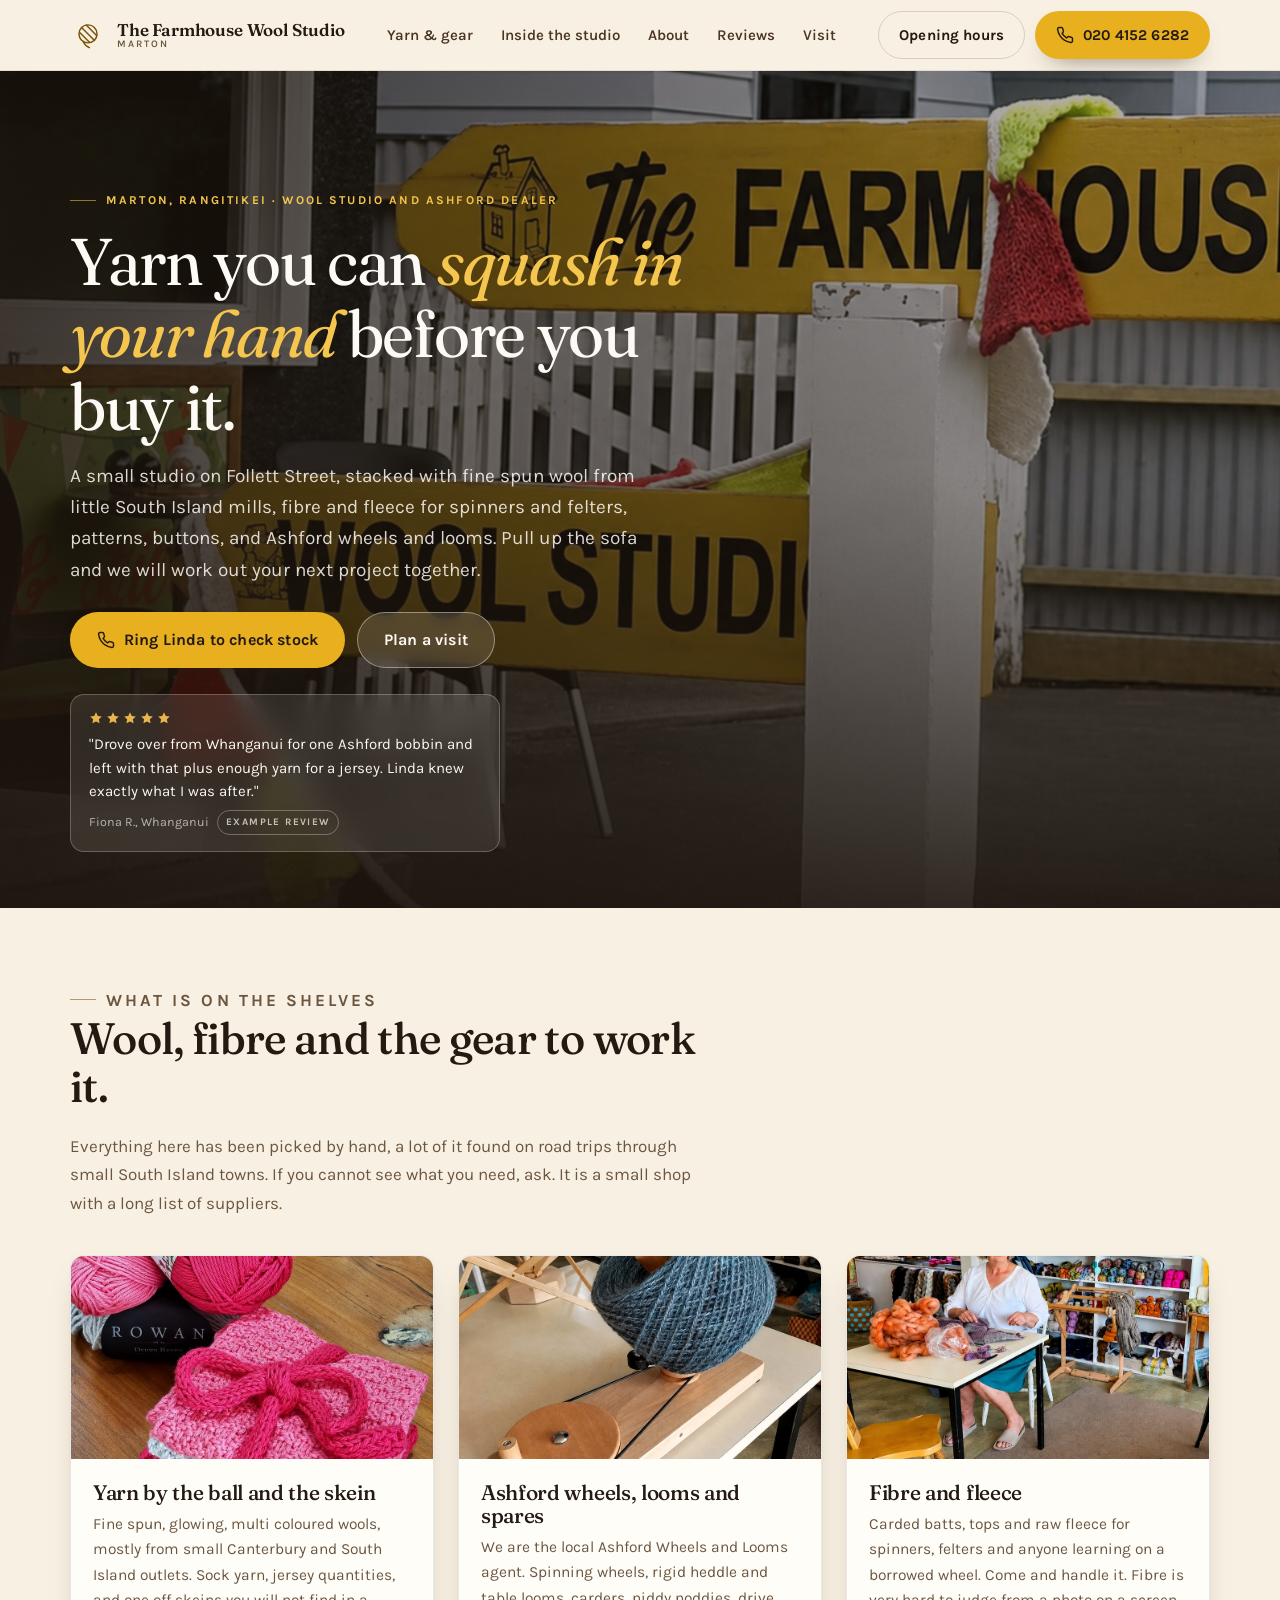
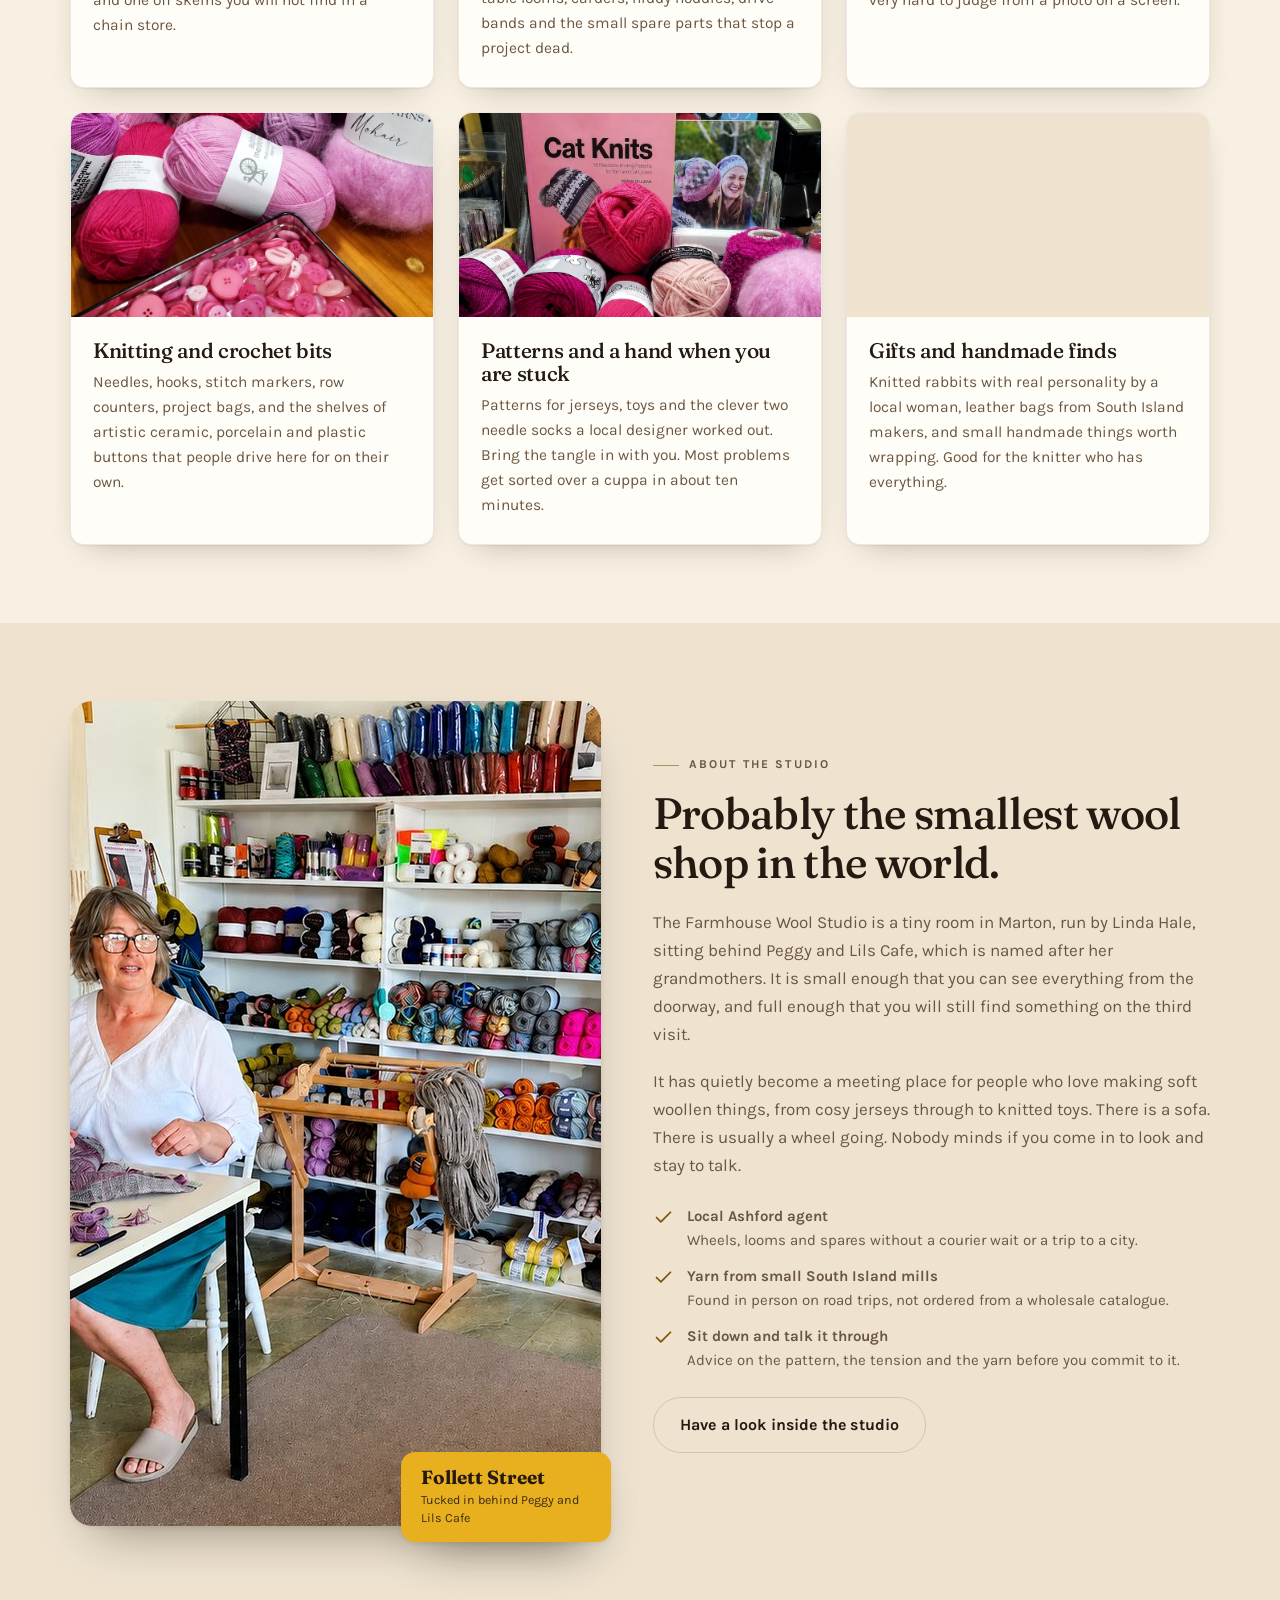
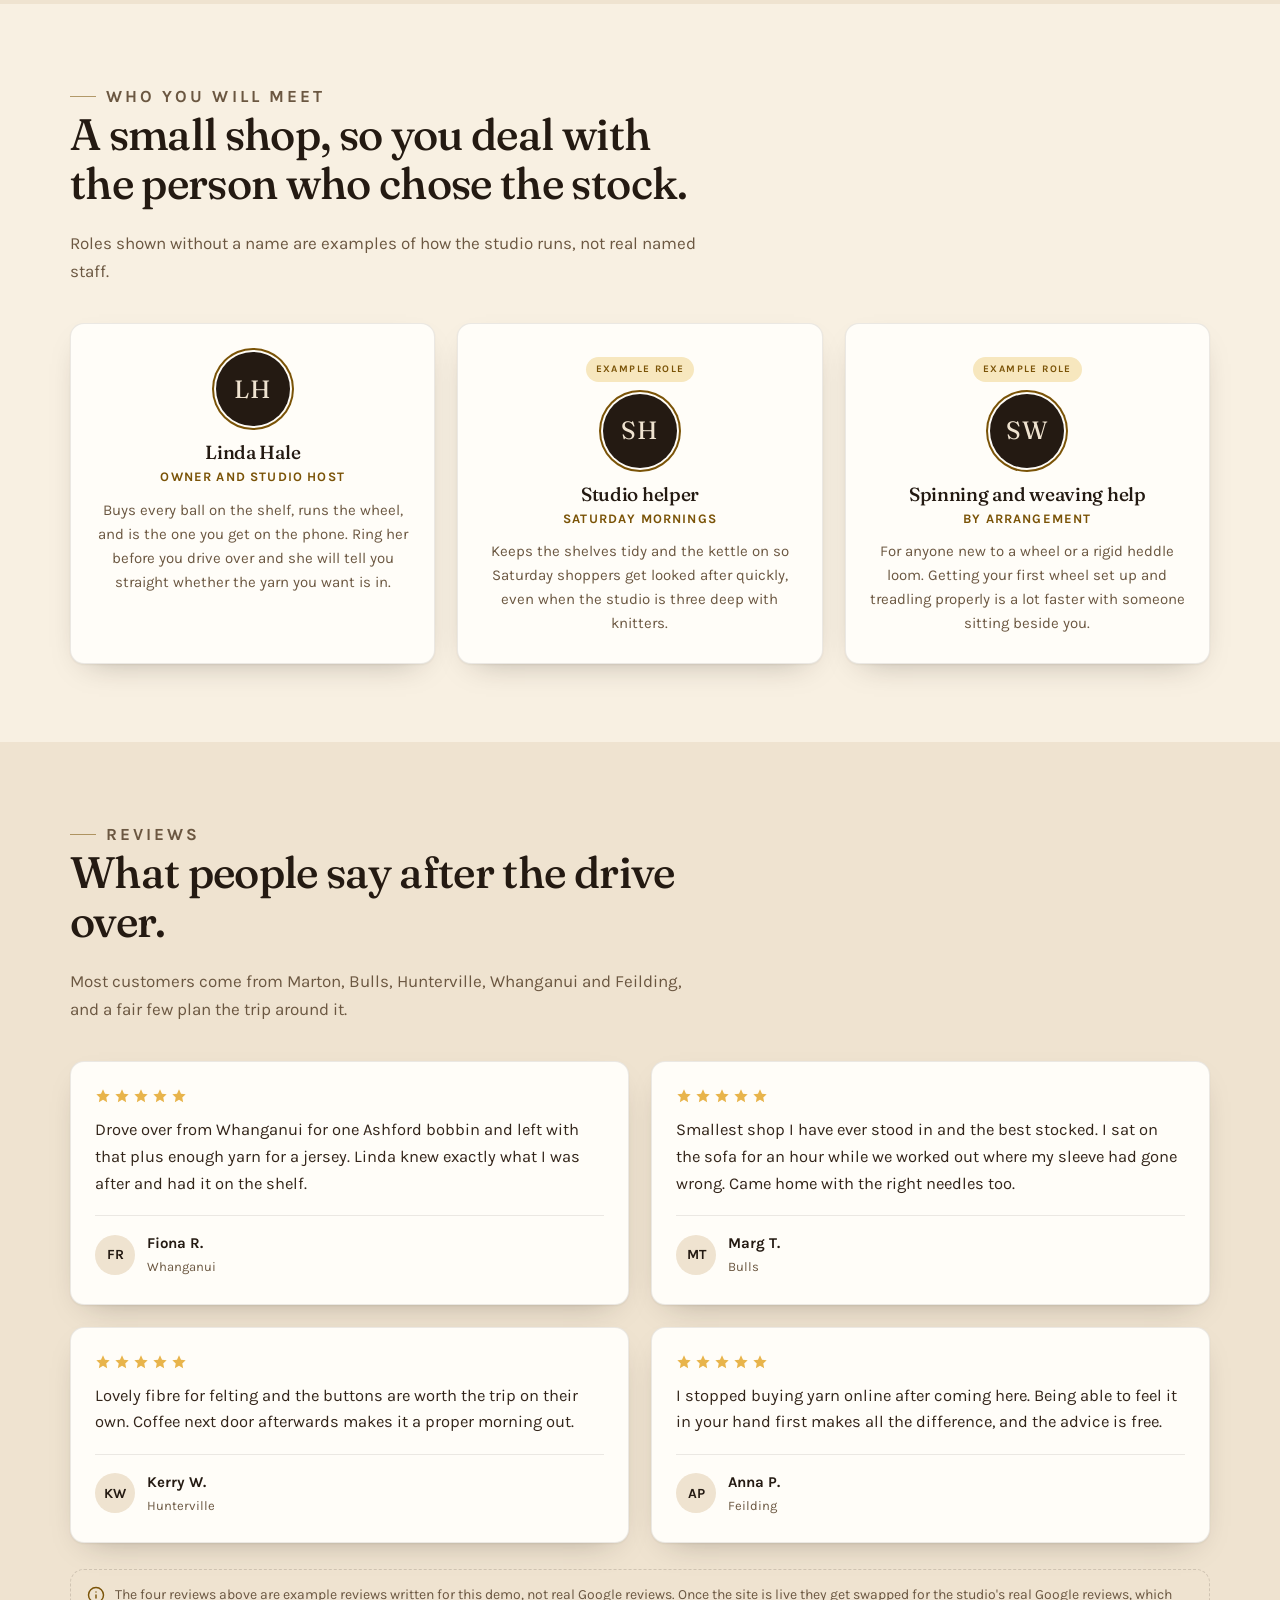
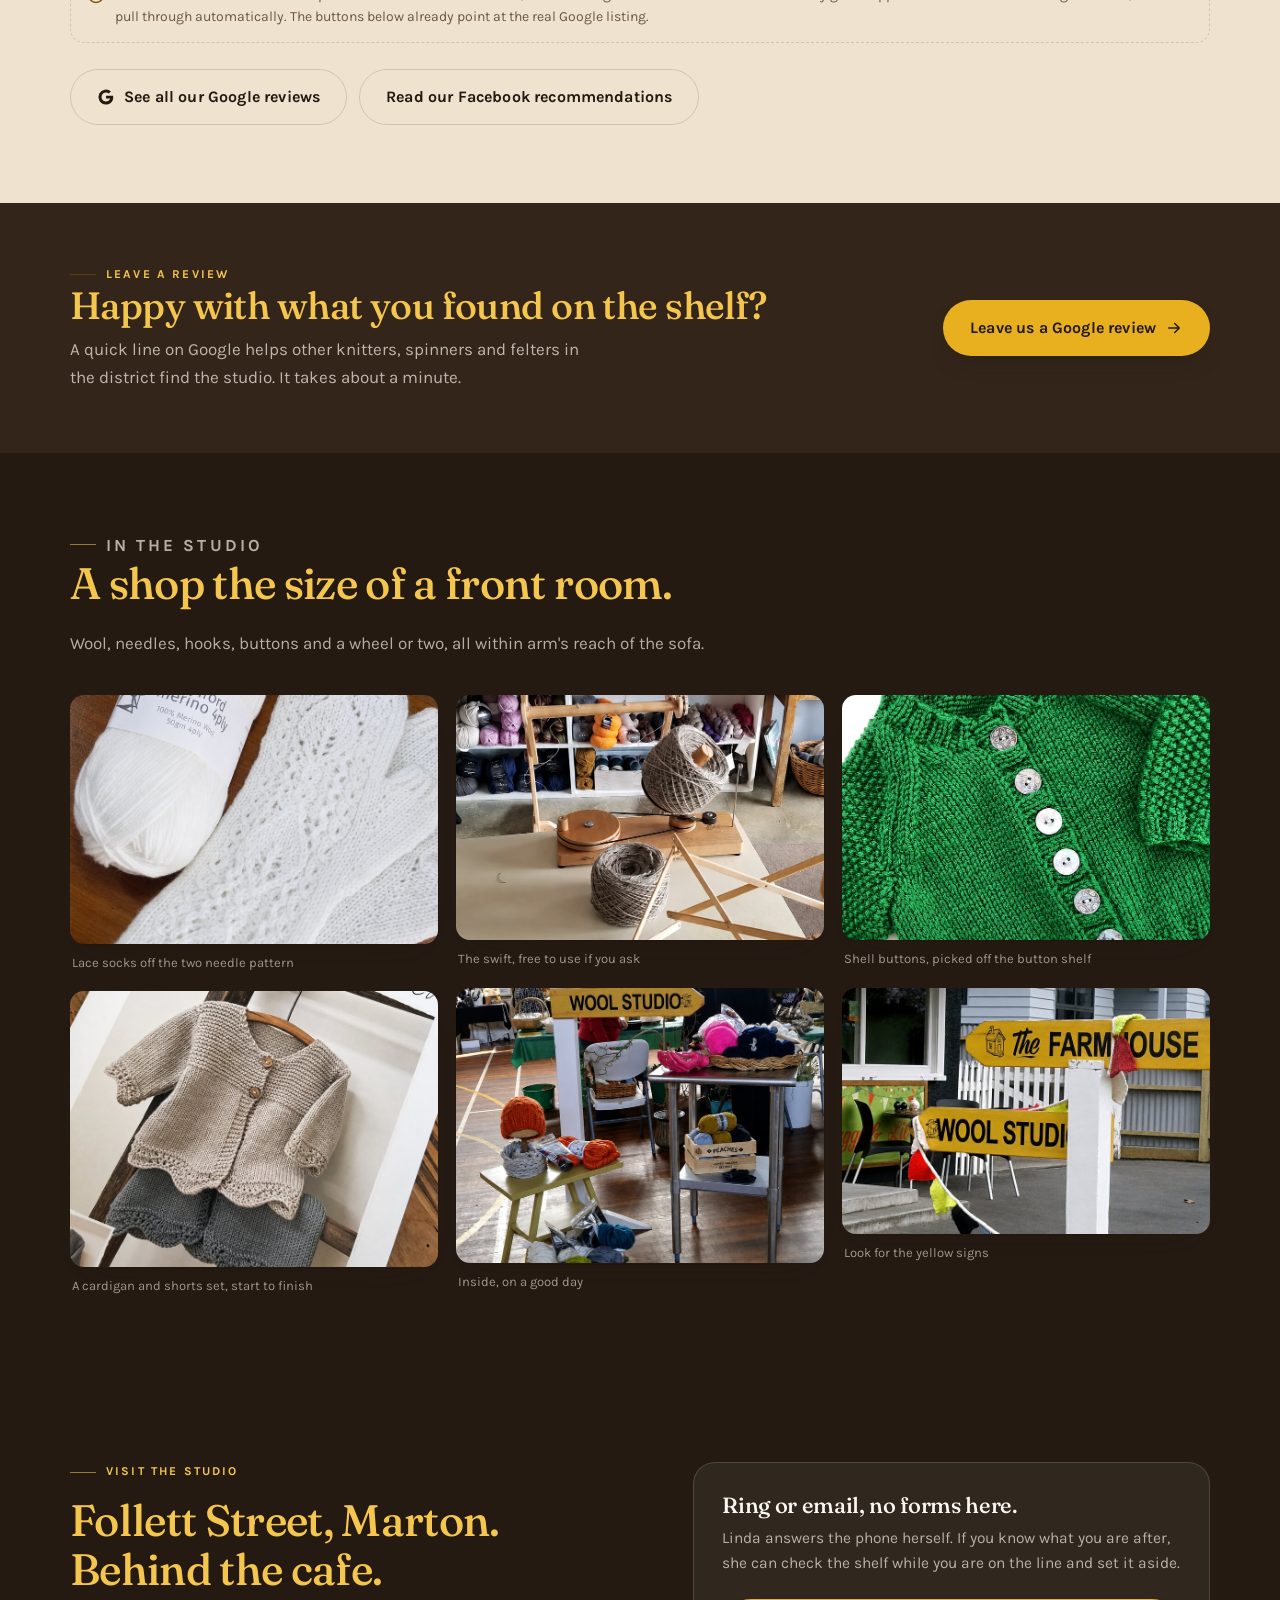
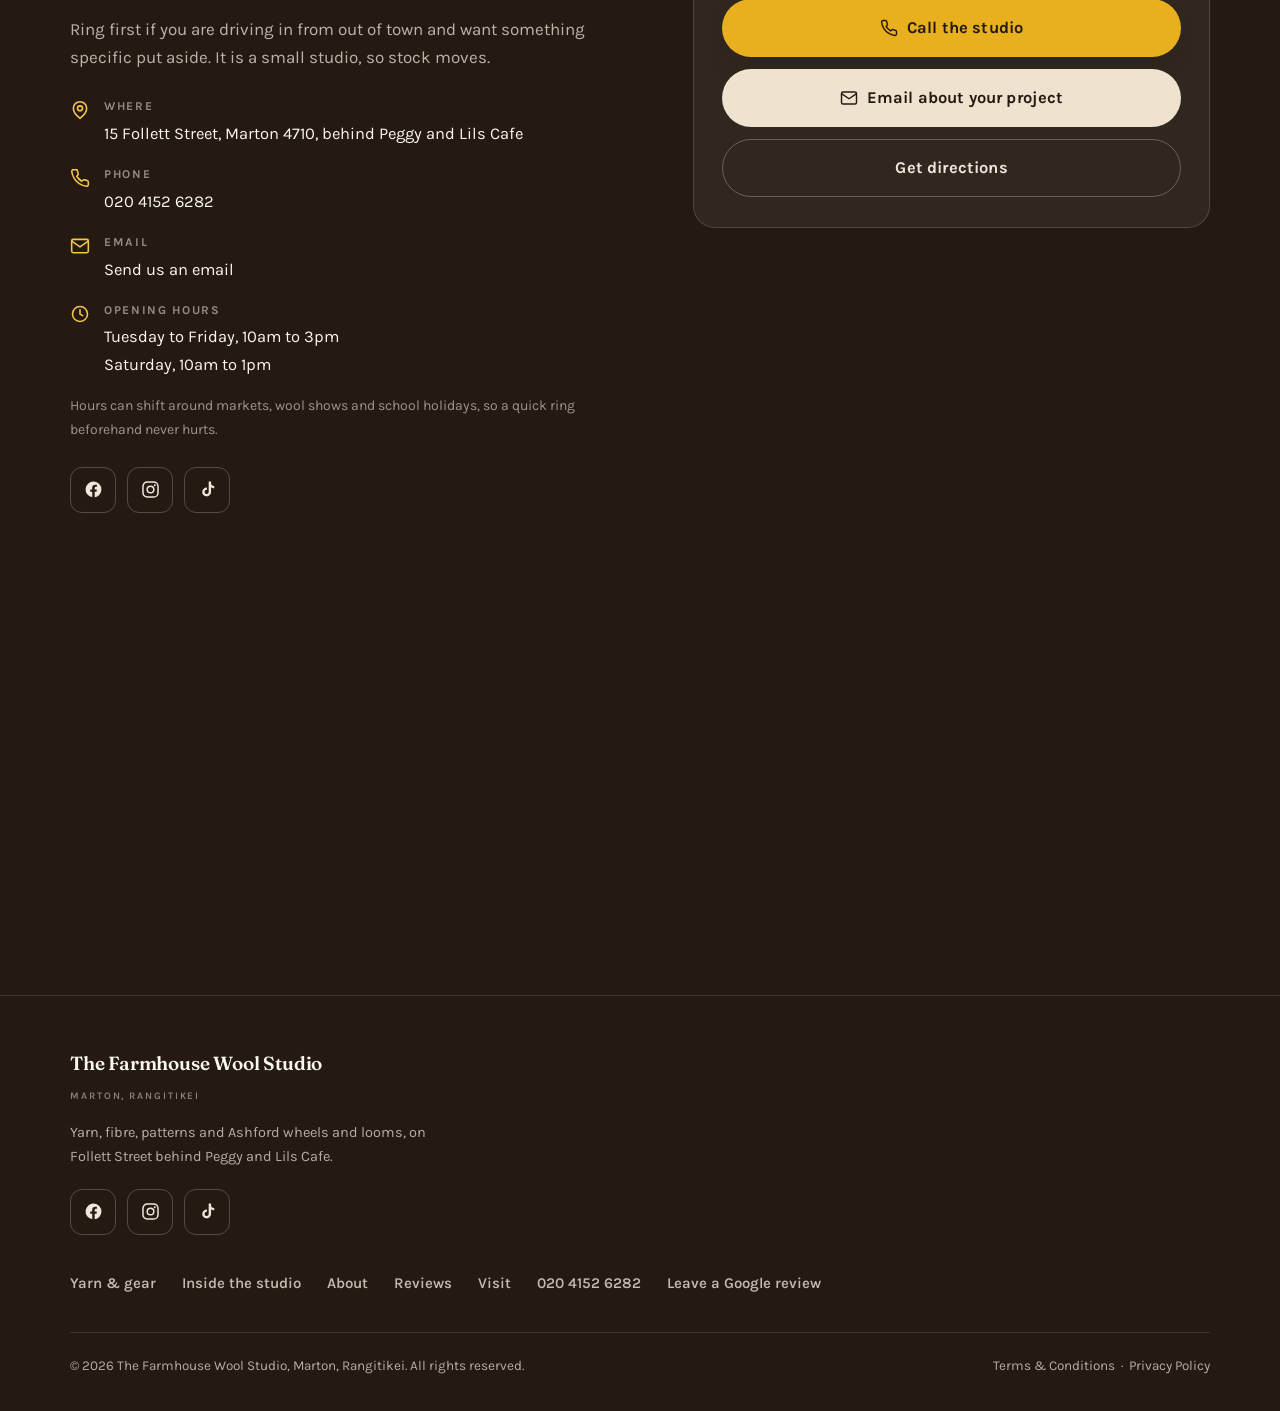
==== commit dae58bd3: "Farmhouse Wool: real studio photos, yellow on brown theme - replace all 17 stock images with Linda's" ====
--- a/index.html
+++ b/index.html
@@ -74,9 +74,9 @@
 <!-- ============================ HERO ============================ -->
 <section class="hero" id="top">
   <div class="hero-slides" aria-hidden="true">
-    <img class="active" src="img/hero-1-wool-wall.jpg" alt="" width="1920" height="1080" fetchpriority="high" decoding="async">
-    <img src="img/hero-2-skeins.jpg" alt="" width="1920" height="1080" loading="lazy" decoding="async">
-    <img src="img/hero-3-loom.jpg" alt="" width="1920" height="1080" loading="lazy" decoding="async">
+    <img class="active" src="img/hero-1-shopfront.jpg" alt="" width="1600" height="900" fetchpriority="high" decoding="async">
+    <img src="img/hero-2-inside.jpg" alt="" width="1600" height="900" loading="lazy" decoding="async">
+    <img src="img/hero-3-street.jpg" alt="" width="1600" height="900" loading="lazy" decoding="async">
   </div>
   <div class="hero-veil"></div>
 
@@ -128,7 +128,7 @@
 
     <div class="svc-grid">
       <article class="svc rv">
-        <div class="svc-img"><img src="img/svc-yarn.jpg" alt="Balls of coloured wool yarn stacked with knitting needles" width="900" height="506" loading="lazy" decoding="async"></div>
+        <div class="svc-img"><img src="img/svc-yarn.jpg" alt="Balls of Rowan cotton beside a stack of hand crocheted squares tied with ribbon" width="900" height="506" loading="lazy" decoding="async"></div>
         <div class="svc-body">
           <h3>Yarn by the ball and the skein</h3>
           <p>Fine spun, glowing, multi coloured wools, mostly from small Canterbury and South Island outlets. Sock yarn, jersey quantities, and one off skeins you will not find in a chain store.</p>
@@ -136,7 +136,7 @@
       </article>
 
       <article class="svc rv" data-delay="60">
-        <div class="svc-img"><img src="img/svc-ashford.jpg" alt="Wooden spinning equipment and a bobbin winder on a workbench" width="900" height="506" loading="lazy" decoding="async"></div>
+        <div class="svc-img"><img src="img/svc-ashford.jpg" alt="An Ashford ball winder turning a cake of blue grey yarn, with a wooden swift behind it" width="900" height="506" loading="lazy" decoding="async"></div>
         <div class="svc-body">
           <h3>Ashford wheels, looms and spares</h3>
           <p>We are the local Ashford Wheels and Looms agent. Spinning wheels, rigid heddle and table looms, carders, niddy noddies, drive bands and the small spare parts that stop a project dead.</p>
@@ -144,7 +144,7 @@
       </article>
 
       <article class="svc rv" data-delay="120">
-        <div class="svc-img"><img src="img/svc-fibre.jpg" alt="A woolly sheep in a green paddock" width="900" height="506" loading="lazy" decoding="async"></div>
+        <div class="svc-img"><img src="img/svc-fibre.jpg" alt="Loose orange and grey carded fibre spread out on the studio table" width="900" height="506" loading="lazy" decoding="async"></div>
         <div class="svc-body">
           <h3>Fibre and fleece</h3>
           <p>Carded batts, tops and raw fleece for spinners, felters and anyone learning on a borrowed wheel. Come and handle it. Fibre is very hard to judge from a photo on a screen.</p>
@@ -152,7 +152,7 @@
       </article>
 
       <article class="svc rv">
-        <div class="svc-img"><img src="img/svc-accessories.jpg" alt="Pink and variegated yarn with wooden crochet hooks" width="900" height="506" loading="lazy" decoding="async"></div>
+        <div class="svc-img"><img src="img/svc-accessories.jpg" alt="A tin of pink buttons in front of shelves of pink and magenta yarn" width="900" height="506" loading="lazy" decoding="async"></div>
         <div class="svc-body">
           <h3>Knitting and crochet bits</h3>
           <p>Needles, hooks, stitch markers, row counters, project bags, and the shelves of artistic ceramic, porcelain and plastic buttons that people drive here for on their own.</p>
@@ -160,7 +160,7 @@
       </article>
 
       <article class="svc rv" data-delay="60">
-        <div class="svc-img"><img src="img/svc-patterns.jpg" alt="Hands knitting a cable jumper beside a pattern book and a cup of coffee" width="900" height="506" loading="lazy" decoding="async"></div>
+        <div class="svc-img"><img src="img/svc-patterns.jpg" alt="A Cat Knits pattern book propped up behind a basket of pink and mohair yarn" width="900" height="506" loading="lazy" decoding="async"></div>
         <div class="svc-body">
           <h3>Patterns and a hand when you are stuck</h3>
           <p>Patterns for jerseys, toys and the clever two needle socks a local designer worked out. Bring the tangle in with you. Most problems get sorted over a cuppa in about ten minutes.</p>
@@ -168,7 +168,7 @@
       </article>
 
       <article class="svc rv" data-delay="120">
-        <div class="svc-img"><img src="img/svc-gifts.jpg" alt="A crocheted blanket with scissors and hooks resting on top" width="900" height="506" loading="lazy" decoding="async"></div>
+        <div class="svc-img"><img src="img/svc-gifts.jpg" alt="A hand knitted pink baby jumper and matching booties with their maker tags still on" width="900" height="506" loading="lazy" decoding="async"></div>
         <div class="svc-body">
           <h3>Gifts and handmade finds</h3>
           <p>Knitted rabbits with real personality by a local woman, leather bags from South Island makers, and small handmade things worth wrapping. Good for the knitter who has everything.</p>
@@ -182,7 +182,7 @@
 <section class="band-bone" id="about">
   <div class="wrap about-grid">
     <div class="about-media rv">
-      <img src="img/about-studio.jpg" alt="Hands crocheting a purple piece of work in a bright studio" width="1100" height="825" loading="lazy" decoding="async">
+      <img src="img/about-linda.jpg" alt="Linda sitting at the studio table sorting fibre, with the yarn shelves behind her" width="1100" height="825" loading="lazy" decoding="async">
       <div class="corner-tag">
         <strong>Follett Street</strong>
         <span>Tucked in behind Peggy and Lils Cafe</span>
@@ -355,7 +355,7 @@
 </section>
 
 <!-- ============================ GALLERY ============================ -->
-<section class="band-cream" id="gallery">
+<section class="band-dark on-dark" id="gallery">
   <div class="wrap">
     <div class="sec-head rv">
       <p class="eyebrow">In the studio</p>
@@ -364,12 +364,12 @@
     </div>
 
     <div class="masonry rv">
-      <figure><img src="img/g-needles.jpg" alt="Three balls of natural coloured wool with knitting needles" width="800" height="533" loading="lazy" decoding="async"><figcaption>Naturals for the jerseys that never date</figcaption></figure>
-      <figure><img src="img/g-sheep.jpg" alt="A woolly sheep looking over a farm gate" width="800" height="600" loading="lazy" decoding="async"><figcaption>Where all of it starts</figcaption></figure>
-      <figure><img src="img/g-warp.jpg" alt="Close up of coloured warp threads on a loom" width="800" height="533" loading="lazy" decoding="async"><figcaption>Warp threads on the loom</figcaption></figure>
-      <figure><img src="img/g-knit-leaves.jpg" alt="A part knitted piece with needles beside dried autumn leaves" width="800" height="599" loading="lazy" decoding="async"><figcaption>Halfway through, the best bit</figcaption></figure>
-      <figure><img src="img/g-hook.jpg" alt="Pink and variegated yarn balls with wooden crochet hooks" width="800" height="540" loading="lazy" decoding="async"><figcaption>Hooks, markers and small useful things</figcaption></figure>
-      <figure><img src="img/g-navy.jpg" alt="Navy wool cast on to wooden knitting needles" width="800" height="536" loading="lazy" decoding="async"><figcaption>Cast on and away you go</figcaption></figure>
+      <figure><img src="img/g-lace-socks.jpg" alt="A ball of Ashford white merino beside a finished pair of lace knitted socks" width="800" height="540" loading="lazy" decoding="async"><figcaption>Lace socks off the two needle pattern</figcaption></figure>
+      <figure><img src="img/g-baby-set.jpg" alt="A knitted oatmeal cardigan hanging above matching grey shorts" width="800" height="600" loading="lazy" decoding="async"><figcaption>A cardigan and shorts set, start to finish</figcaption></figure>
+      <figure><img src="img/g-swift.jpg" alt="A wooden swift and ball winder set up in front of the yarn shelves" width="800" height="533" loading="lazy" decoding="async"><figcaption>The swift, free to use if you ask</figcaption></figure>
+      <figure><img src="img/g-inside.jpg" alt="Inside the studio, tables of yarn and knitted hats under the Wool Studio sign" width="800" height="599" loading="lazy" decoding="async"><figcaption>Inside, on a good day</figcaption></figure>
+      <figure><img src="img/g-green-cardi.jpg" alt="Close up of a green knitted cardigan with shell buttons down the front" width="800" height="533" loading="lazy" decoding="async"><figcaption>Shell buttons, picked off the button shelf</figcaption></figure>
+      <figure><img src="img/g-signs.jpg" alt="The yellow Farmhouse Wool Studio signs out on Follett Street with knitted bunting" width="800" height="536" loading="lazy" decoding="async"><figcaption>Look for the yellow signs</figcaption></figure>
     </div>
   </div>
 </section>
--- a/assets/site.css
+++ b/assets/site.css
@@ -4,23 +4,25 @@
    ========================================================================== */
 
 :root{
-  --ink:#2B211C;
-  --ink-2:#3B2D26;
-  --ink-3:#4C3B32;
-  --bone:#F4EEE4;
-  --cream:#FBF7F1;
-  --paper:#FFFFFF;
-  --accent:#A34A33;
-  --accent-2:#C4795F;
-  --accent-soft:#F0DDD5;
-  --muted:#6E5F56;
-  --line:rgba(43,33,28,.13);
-  --line-soft:rgba(43,33,28,.08);
+  --ink:#241A12;        /* the dark board the signs are painted on */
+  --ink-2:#33251A;
+  --ink-3:#4A3524;
+  --bone:#EFE3D0;       /* warm parchment */
+  --cream:#F8F0E2;
+  --paper:#FFFDF8;
+  --accent:#E8B01F;     /* the sign yellow, for dark grounds and fills */
+  --accent-2:#F5C64E;   /* lighter yellow, on dark */
+  --accent-ink:#7A5307; /* the only gold dark enough to read on light grounds */
+  --accent-soft:#F7E7BE;
+  --on-accent:#241A12;  /* text that sits on a yellow fill */
+  --muted:#6B5741;
+  --line:rgba(36,26,18,.15);
+  --line-soft:rgba(36,26,18,.09);
   --r-sm:10px;
   --r:14px;
   --r-lg:22px;
-  --shadow:0 1px 2px rgba(43,33,28,.05), 0 12px 32px -18px rgba(43,33,28,.35);
-  --shadow-lift:0 2px 4px rgba(43,33,28,.06), 0 26px 50px -24px rgba(43,33,28,.45);
+  --shadow:0 1px 2px rgba(36,26,18,.06), 0 12px 32px -18px rgba(36,26,18,.38);
+  --shadow-lift:0 2px 4px rgba(36,26,18,.07), 0 26px 50px -24px rgba(36,26,18,.48);
   --maxw:1180px;
   --ease:cubic-bezier(.22,.61,.36,1);
 }
@@ -41,7 +43,7 @@
   -webkit-font-smoothing:antialiased;
 }
 
-img{max-width:100%;display:block;image-orientation:from-image;filter:saturate(.86) contrast(1.04)}
+img{max-width:100%;display:block;image-orientation:from-image;filter:saturate(.96) contrast(1.02)}
 
 h1,h2,h3,h4{
   font-family:"Fraunces","Iowan Old Style",Georgia,serif;
@@ -63,13 +65,13 @@
   font-weight:700;
   letter-spacing:.18em;
   text-transform:uppercase;
-  color:var(--accent);
+  color:var(--accent-ink);
   margin:0 0 14px;
   display:flex;
   align-items:center;
   gap:10px;
 }
-.eyebrow::before{content:"";width:26px;height:1px;background:var(--accent);flex:none;opacity:.6}
+.eyebrow::before{content:"";width:26px;height:1px;background:var(--accent-ink);flex:none;opacity:.55}
 .on-dark .eyebrow{color:var(--accent-2)}
 .on-dark .eyebrow::before{background:var(--accent-2)}
 
@@ -77,7 +79,9 @@
 .band-bone{background:var(--bone)}
 .band-cream{background:var(--cream)}
 .band-dark{background:var(--ink);color:#EFE7DC}
-.band-dark h2,.band-dark h3{color:#FBF7F1}
+.band-dark h2{color:var(--accent-2)}
+.band-dark h3{color:#FBF7F1}
+.band-dark .masonry figcaption{color:rgba(239,231,220,.62)}
 
 .sec-head{max-width:640px;margin-bottom:38px}
 .sec-head h2{font-size:clamp(29px,5.4vw,44px)}
@@ -95,8 +99,8 @@
              border-color .25s var(--ease),color .25s var(--ease),box-shadow .25s var(--ease);
 }
 .btn svg{width:18px;height:18px;flex:none}
-.btn-primary{background:var(--accent);color:#FFF6F2;box-shadow:0 12px 26px -14px rgba(163,74,51,.9)}
-.btn-primary:hover{background:#8E3D29;transform:translateY(-2px)}
+.btn-primary{background:var(--accent);color:var(--on-accent);box-shadow:0 12px 26px -16px rgba(36,26,18,.75)}
+.btn-primary:hover{background:var(--accent-2);transform:translateY(-2px)}
 .btn-ghost{background:transparent;color:var(--ink);border-color:var(--line)}
 .btn-ghost:hover{border-color:var(--ink);transform:translateY(-2px)}
 .btn-glass{background:rgba(251,247,241,.12);color:#FBF7F1;border-color:rgba(251,247,241,.42);backdrop-filter:blur(8px);-webkit-backdrop-filter:blur(8px)}
@@ -134,15 +138,15 @@
 /* ---------- Nav --------------------------------------------------------- */
 .nav{
   position:sticky;top:0;z-index:800;
-  background:rgba(251,247,241,.86);
+  background:rgba(248,240,226,.88);
   backdrop-filter:blur(14px);-webkit-backdrop-filter:blur(14px);
   border-bottom:1px solid var(--line-soft);
   transition:box-shadow .3s var(--ease),background .3s var(--ease);
 }
-.nav.stuck{box-shadow:0 10px 30px -22px rgba(43,33,28,.55)}
+.nav.stuck{box-shadow:0 10px 30px -22px rgba(36,26,18,.55)}
 .nav-inner{display:flex;align-items:center;justify-content:space-between;gap:14px;min-height:70px}
 .brand{display:flex;align-items:center;gap:11px;text-decoration:none;flex:0 1 auto;min-width:0}
-.brand-mark{width:36px;height:36px;flex:none;color:var(--accent)}
+.brand-mark{width:36px;height:36px;flex:none;color:var(--accent-ink)}
 .brand-txt{display:flex;flex-direction:column;line-height:1.05;min-width:0;overflow:hidden}
 .brand-name{font-family:"Fraunces",serif;font-size:17px;font-weight:600;letter-spacing:-.01em;white-space:nowrap;overflow:hidden;text-overflow:ellipsis}
 .brand-sub{font-size:10px;letter-spacing:.19em;text-transform:uppercase;color:var(--muted);font-weight:600}
@@ -153,9 +157,9 @@
 }
 .nav-links a::after{
   content:"";position:absolute;left:0;right:100%;bottom:0;height:1px;
-  background:var(--accent);transition:right .3s var(--ease);
-}
-.nav-links a:hover{color:var(--accent)}
+  background:var(--accent-ink);transition:right .3s var(--ease);
+}
+.nav-links a:hover{color:var(--accent-ink)}
 .nav-links a:hover::after{right:0}
 .nav-cta{display:flex;align-items:center;gap:10px;flex:none}
 .nav-cta .btn{min-height:46px;padding:11px 20px;font-size:15px}
@@ -183,14 +187,14 @@
 .hero-slides img{
   position:absolute;inset:0;width:100%;height:100%;object-fit:cover;
   opacity:0;transition:opacity 1.6s var(--ease);
-  filter:saturate(.82) contrast(1.05);
+  filter:saturate(.94) contrast(1.03);
 }
 .hero-slides img.active{opacity:1}
 .hero-veil{
   position:absolute;inset:0;z-index:1;
   background:
-    linear-gradient(to top,rgba(43,33,28,.92) 0%,rgba(43,33,28,.58) 46%,rgba(43,33,28,.5) 100%),
-    linear-gradient(to right,rgba(43,33,28,.55) 0%,rgba(43,33,28,.12) 70%);
+    linear-gradient(to top,rgba(28,20,13,.9) 0%,rgba(28,20,13,.46) 52%,rgba(28,20,13,.34) 100%),
+    linear-gradient(to right,rgba(28,20,13,.72) 0%,rgba(28,20,13,.34) 46%,rgba(28,20,13,0) 82%);
 }
 .hero-inner{position:relative;z-index:2;width:100%}
 .hero h1{
@@ -242,7 +246,7 @@
 .about-media{position:relative}
 .about-media img{width:100%;aspect-ratio:4/3;object-fit:cover;border-radius:var(--r-lg);box-shadow:var(--shadow-lift)}
 .corner-tag{
-  position:absolute;right:-10px;bottom:-16px;background:var(--accent);color:#FFF6F2;
+  position:absolute;right:-10px;bottom:-16px;background:var(--accent);color:var(--on-accent);
   padding:15px 20px;border-radius:var(--r);max-width:210px;box-shadow:var(--shadow-lift);
 }
 .corner-tag strong{display:block;font-family:"Fraunces",serif;font-size:19px;line-height:1.15;margin-bottom:3px}
@@ -251,7 +255,7 @@
 .about-copy p{color:var(--muted)}
 .checks{list-style:none;padding:0;margin:26px 0 0;display:grid;gap:14px}
 .checks li{display:flex;gap:13px;align-items:flex-start;font-size:16px}
-.checks svg{width:21px;height:21px;color:var(--accent);flex:none;margin-top:2px}
+.checks svg{width:21px;height:21px;color:var(--accent-ink);flex:none;margin-top:2px}
 .checks strong{display:block;font-weight:700;margin-bottom:1px}
 .checks span{color:var(--muted);font-size:15px;line-height:1.5}
 
@@ -268,15 +272,15 @@
   background:var(--ink);color:var(--bone);
   display:flex;align-items:center;justify-content:center;
   font-family:"Fraunces",serif;font-size:25px;letter-spacing:.02em;
-  box-shadow:0 0 0 2px var(--paper),0 0 0 4px var(--accent);
+  box-shadow:0 0 0 2px var(--paper),0 0 0 4px var(--accent-ink);
 }
 .crew h3{font-size:19px;margin-bottom:4px}
-.crew .role-name{font-size:13px;font-weight:700;letter-spacing:.09em;text-transform:uppercase;color:var(--accent);margin:0 0 10px}
+.crew .role-name{font-size:13px;font-weight:700;letter-spacing:.09em;text-transform:uppercase;color:var(--accent-ink);margin:0 0 10px}
 .crew p{margin:0;color:var(--muted);font-size:15px;line-height:1.6}
 .pill{
   display:inline-block;font-size:10px;letter-spacing:.14em;text-transform:uppercase;
   font-weight:700;padding:4px 10px;border-radius:999px;
-  background:var(--accent-soft);color:var(--accent);margin-bottom:12px;
+  background:var(--accent-soft);color:var(--accent-ink);margin-bottom:12px;
 }
 
 /* ---------- Reviews ----------------------------------------------------- */
@@ -299,13 +303,13 @@
   display:flex;align-items:flex-start;gap:10px;margin-top:26px;padding:14px 16px;
   border:1px dashed var(--line);border-radius:var(--r);color:var(--muted);font-size:14px;line-height:1.55;
 }
-.rev-note svg{width:18px;height:18px;flex:none;margin-top:2px;color:var(--accent)}
+.rev-note svg{width:18px;height:18px;flex:none;margin-top:2px;color:var(--accent-ink)}
 .rev-actions{margin-top:26px;display:flex;flex-wrap:wrap;gap:12px}
 
 /* ---------- Leave a review banner --------------------------------------- */
 .leave{background:var(--ink-2);color:#EFE7DC;padding:62px 0}
 .leave-inner{display:flex;align-items:center;justify-content:space-between;gap:30px;flex-wrap:wrap}
-.leave h2{font-size:clamp(26px,4.4vw,38px);margin-bottom:8px;color:#FBF7F1}
+.leave h2{font-size:clamp(26px,4.4vw,38px);margin-bottom:8px;color:var(--accent-2)}
 .leave p{margin:0;color:rgba(239,231,220,.75);max-width:52ch}
 
 /* ---------- Gallery ----------------------------------------------------- */
@@ -316,7 +320,7 @@
 
 /* ---------- Contact ----------------------------------------------------- */
 .contact{background:var(--ink);color:#EFE7DC;padding:82px 0}
-.contact h2{color:#FBF7F1;font-size:clamp(29px,5vw,44px)}
+.contact h2{color:var(--accent-2);font-size:clamp(29px,5vw,44px)}
 .contact-grid{display:grid;grid-template-columns:1.05fr .95fr;gap:52px;align-items:start}
 .info-rows{list-style:none;padding:0;margin:26px 0 0;display:grid;gap:18px}
 .info-rows li{display:flex;gap:14px;align-items:flex-start}
@@ -331,7 +335,7 @@
   border:1px solid rgba(239,231,220,.24);color:#EFE7DC;
   transition:background .25s var(--ease),color .25s var(--ease),transform .25s var(--ease),border-color .25s var(--ease);
 }
-.socials a:hover{background:var(--accent);border-color:var(--accent);color:#FFF6F2;transform:translateY(-3px)}
+.socials a:hover{background:var(--accent);border-color:var(--accent);color:var(--on-accent);transform:translateY(-3px)}
 .socials svg{width:19px;height:19px}
 .contact-card{
   background:rgba(251,247,241,.06);border:1px solid rgba(239,231,220,.16);
@@ -347,7 +351,7 @@
 .map-frame{
   width:100%;height:400px;border:0;display:block;
   border-radius:var(--r-lg) var(--r-lg) 0 0;
-  filter:saturate(.85) contrast(1.03);
+  filter:saturate(.96) contrast(1.02);
 }
 .map-wrap{max-width:var(--maxw);margin:0 auto;padding:0 20px}
 .map-strip{padding:0 0 0}
@@ -370,7 +374,7 @@
 
 /* ---------- Legal pages -------------------------------------------------- */
 .page-head{background:var(--ink);color:#FBF7F1;padding:104px 0 62px}
-.page-head h1{font-size:clamp(32px,6vw,54px);margin-bottom:12px}
+.page-head h1{font-size:clamp(32px,6vw,54px);margin-bottom:12px;color:var(--accent-2)}
 .page-head p{color:rgba(239,231,220,.72);margin:0;max-width:58ch}
 .prose{max-width:760px;padding:66px 0 84px}
 .prose h2{font-size:26px;margin-top:44px}
@@ -379,7 +383,7 @@
 .prose ul{padding-left:20px;margin:0 0 1.2em}
 .prose li{margin-bottom:8px}
 .legal-note{
-  background:var(--bone);border-left:3px solid var(--accent);
+  background:var(--bone);border-left:3px solid var(--accent-ink);
   padding:18px 20px;border-radius:0 var(--r) var(--r) 0;margin-bottom:38px;font-size:15.5px;color:var(--ink-2);
 }
 
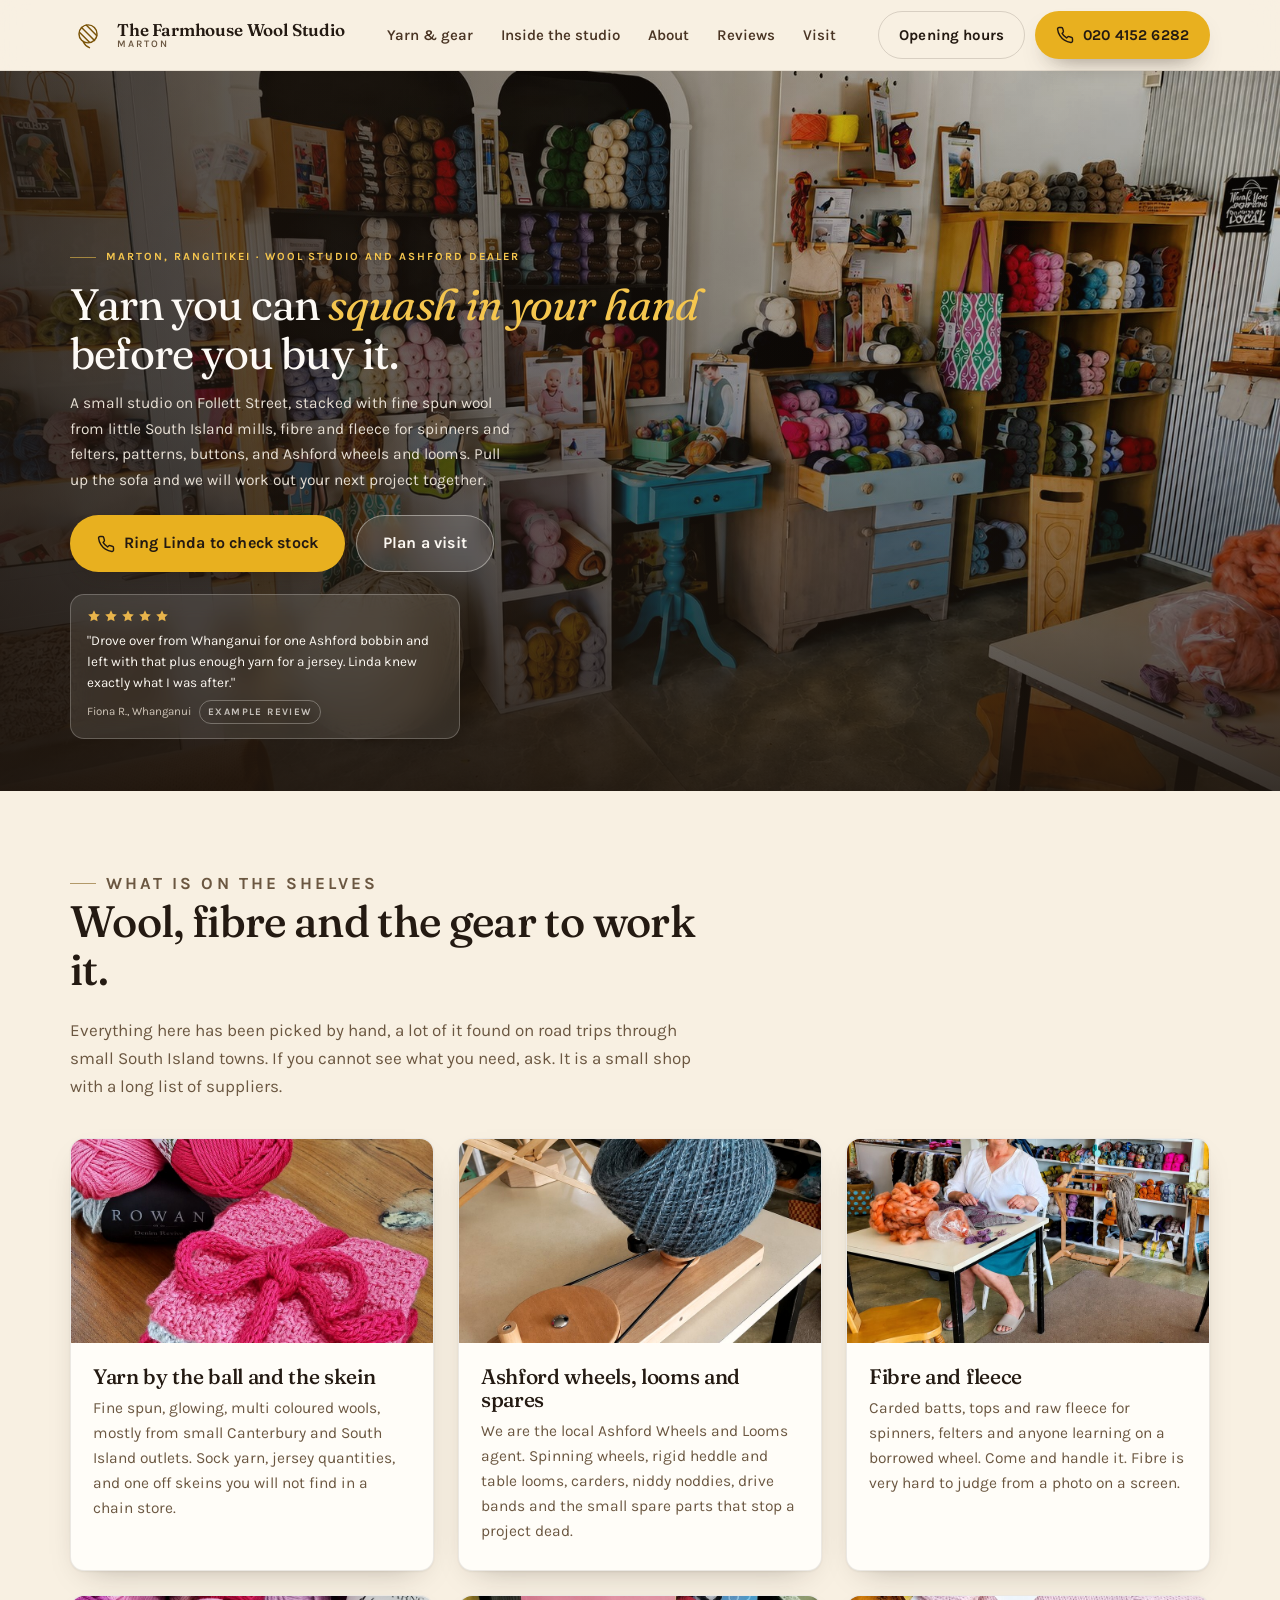
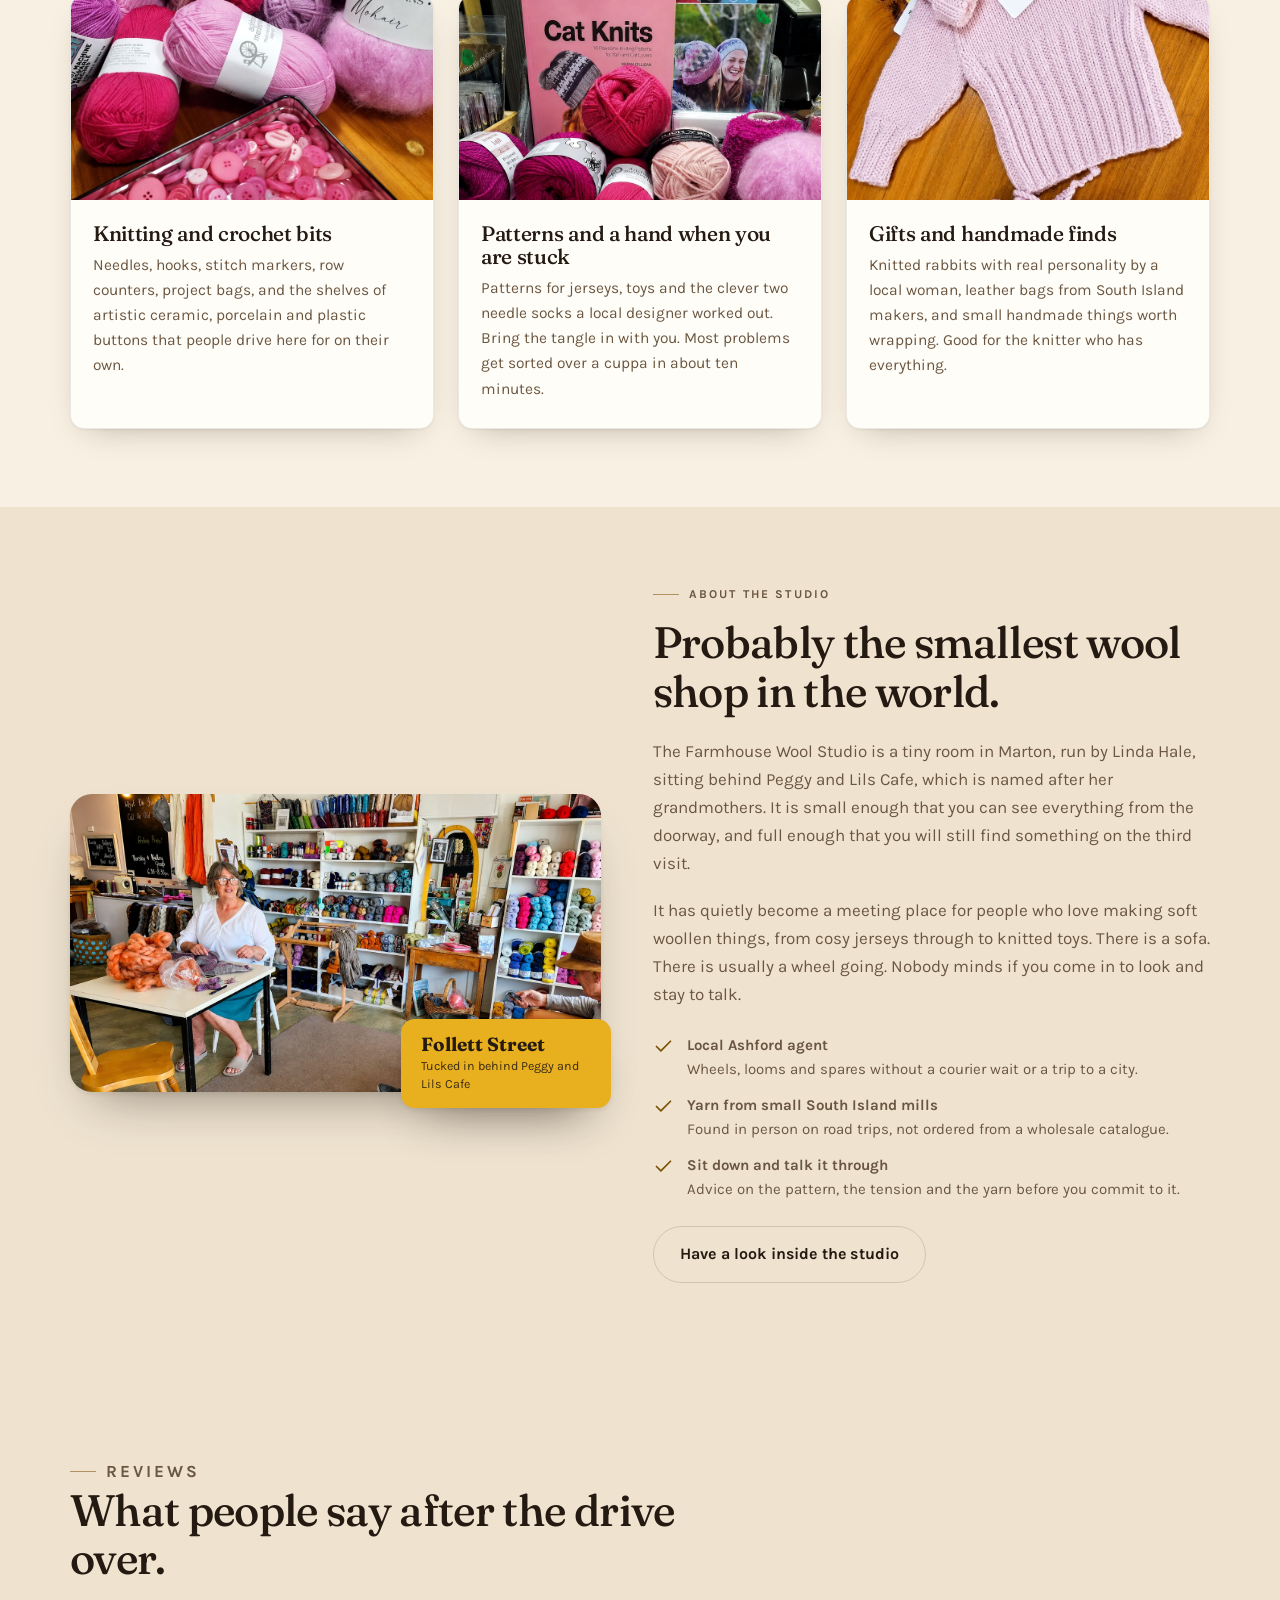
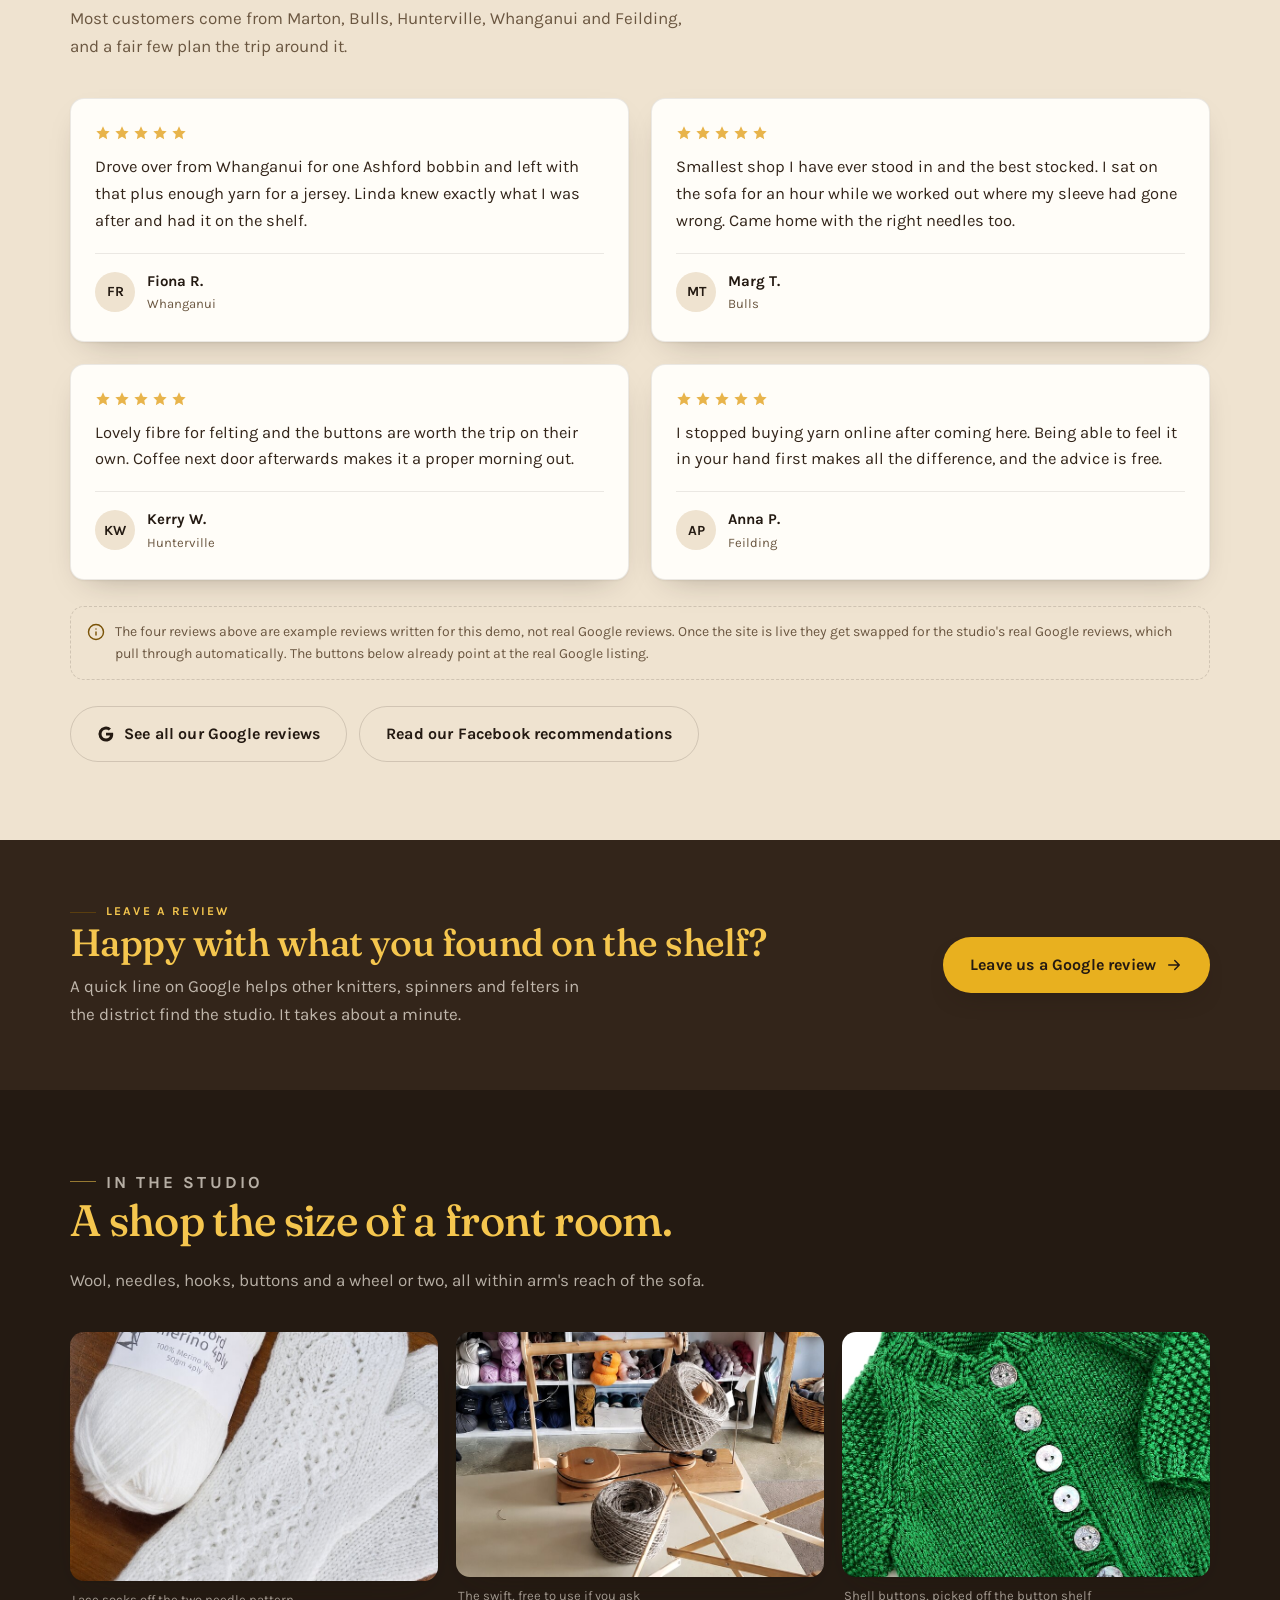
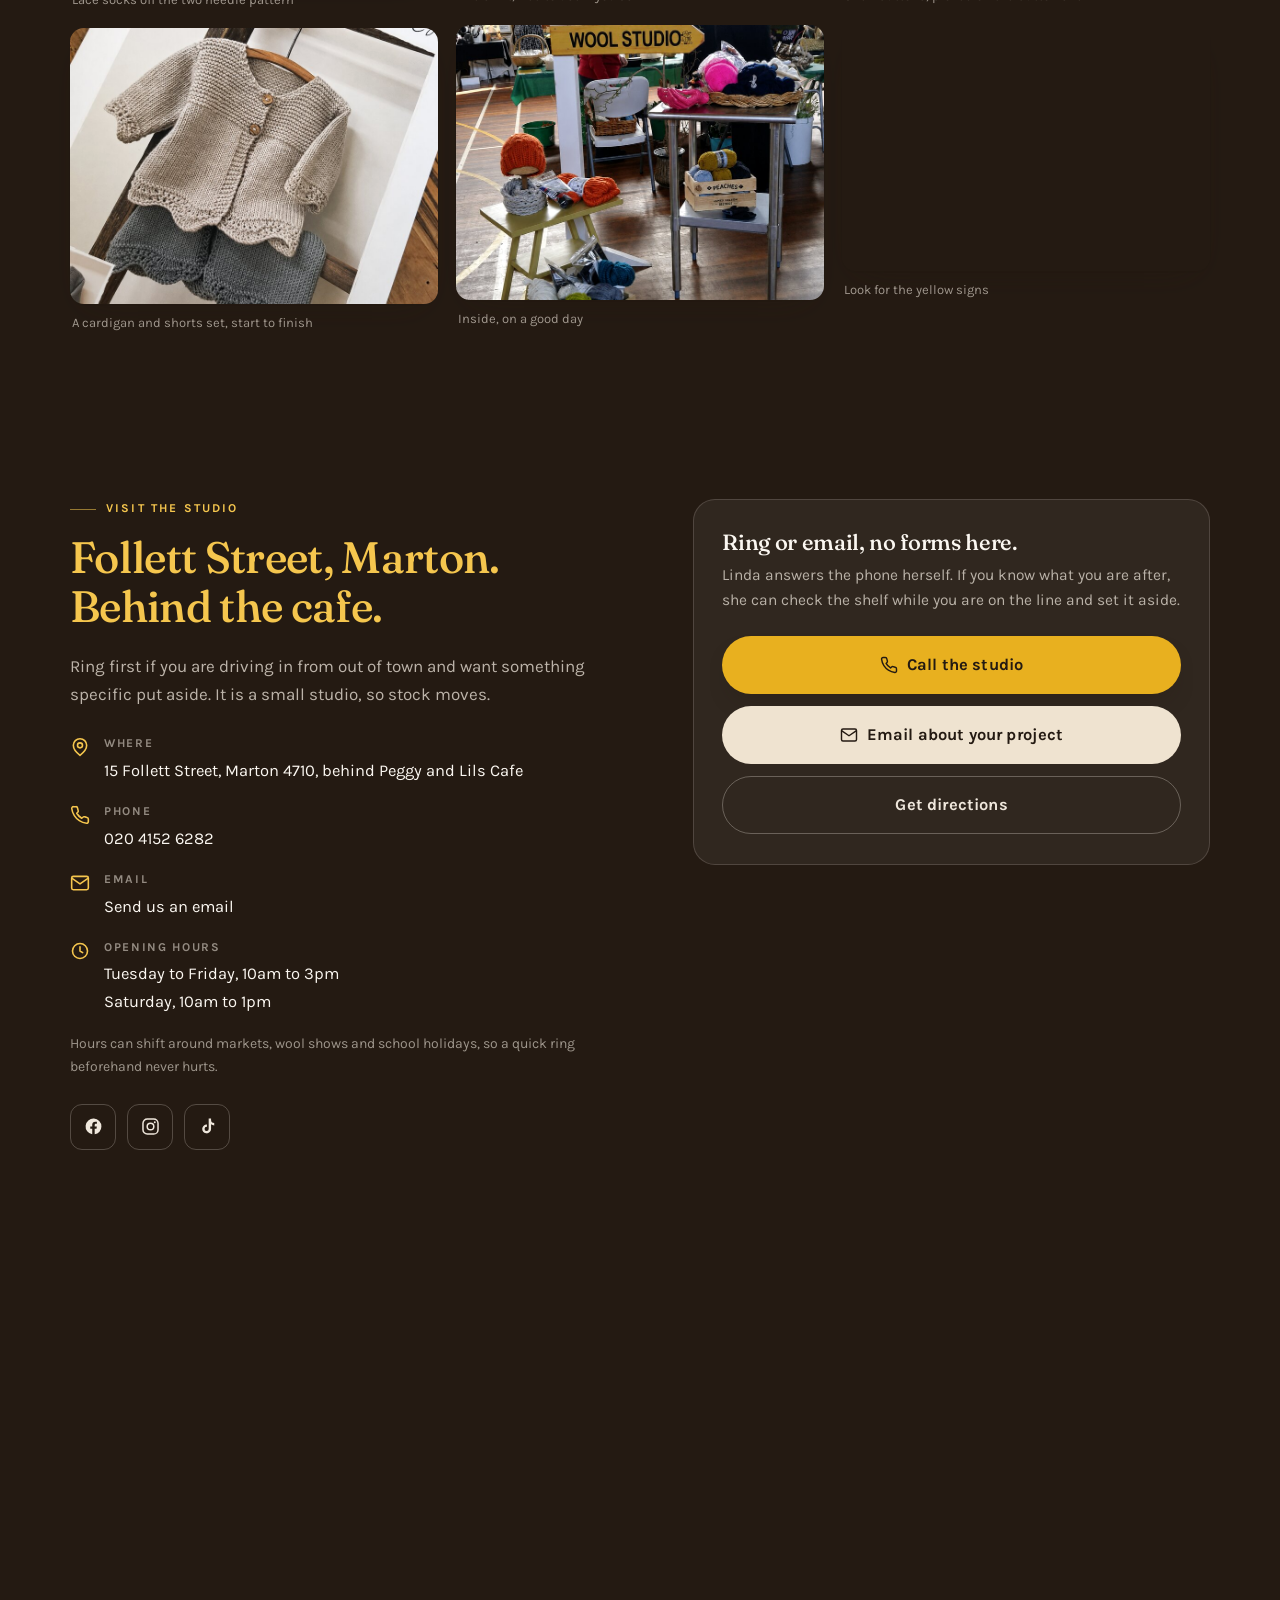
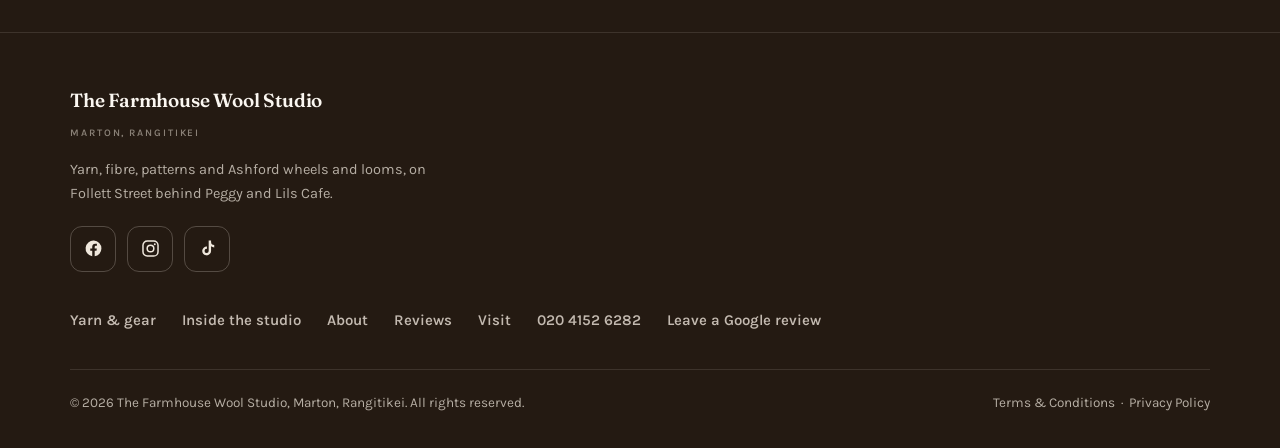
==== commit eada3a28: "Remove the team section, use the studio interior as a fixed hero, scale the hero type down Co-Author" ====
--- a/index.html
+++ b/index.html
@@ -61,7 +61,6 @@
     <a href="#yarn">Yarn &amp; gear</a>
     <a href="studio.html">Inside the studio</a>
     <a href="#about">About the studio</a>
-    <a href="#crew">Who you will meet</a>
     <a href="#reviews">Reviews</a>
     <a href="#visit">Visit and opening hours</a>
     <div class="mm-cta">
@@ -74,9 +73,7 @@
 <!-- ============================ HERO ============================ -->
 <section class="hero" id="top">
   <div class="hero-slides" aria-hidden="true">
-    <img class="active" src="img/hero-1-shopfront.jpg" alt="" width="1600" height="900" fetchpriority="high" decoding="async">
-    <img src="img/hero-2-inside.jpg" alt="" width="1600" height="900" loading="lazy" decoding="async">
-    <img src="img/hero-3-street.jpg" alt="" width="1600" height="900" loading="lazy" decoding="async">
+    <img class="active" src="img/hero-studio.jpg" alt="" width="1672" height="941" fetchpriority="high" decoding="async">
   </div>
   <div class="hero-veil"></div>
 
@@ -182,7 +179,7 @@
 <section class="band-bone" id="about">
   <div class="wrap about-grid">
     <div class="about-media rv">
-      <img src="img/about-linda.jpg" alt="Linda sitting at the studio table sorting fibre, with the yarn shelves behind her" width="1100" height="825" loading="lazy" decoding="async">
+      <img src="img/about-linda.jpg" alt="Linda sitting at the studio table sorting fibre, with the yarn shelves behind her" width="1400" height="788" loading="lazy" decoding="async">
       <div class="corner-tag">
         <strong>Follett Street</strong>
         <span>Tucked in behind Peggy and Lils Cafe</span>
@@ -213,42 +210,6 @@
       <p style="margin-top:26px">
         <a class="btn btn-ghost" href="studio.html">Have a look inside the studio</a>
       </p>
-    </div>
-  </div>
-</section>
-
-<!-- ============================ CREW ============================ -->
-<section class="band-cream" id="crew">
-  <div class="wrap">
-    <div class="sec-head rv">
-      <p class="eyebrow">Who you will meet</p>
-      <h2>A small shop, so you deal with the person who chose the stock.</h2>
-      <p>Roles shown without a name are examples of how the studio runs, not real named staff.</p>
-    </div>
-
-    <div class="crew-grid">
-      <article class="crew rv">
-        <div class="avatar" aria-hidden="true">LH</div>
-        <h3>Linda Hale</h3>
-        <p class="role-name">Owner and studio host</p>
-        <p>Buys every ball on the shelf, runs the wheel, and is the one you get on the phone. Ring her before you drive over and she will tell you straight whether the yarn you want is in.</p>
-      </article>
-
-      <article class="crew rv" data-delay="70">
-        <span class="pill">Example role</span>
-        <div class="avatar" aria-hidden="true">SH</div>
-        <h3>Studio helper</h3>
-        <p class="role-name">Saturday mornings</p>
-        <p>Keeps the shelves tidy and the kettle on so Saturday shoppers get looked after quickly, even when the studio is three deep with knitters.</p>
-      </article>
-
-      <article class="crew rv" data-delay="140">
-        <span class="pill">Example role</span>
-        <div class="avatar" aria-hidden="true">SW</div>
-        <h3>Spinning and weaving help</h3>
-        <p class="role-name">By arrangement</p>
-        <p>For anyone new to a wheel or a rigid heddle loom. Getting your first wheel set up and treadling properly is a lot faster with someone sitting beside you.</p>
-      </article>
     </div>
   </div>
 </section>
--- a/assets/site.css
+++ b/assets/site.css
@@ -180,8 +180,8 @@
 /* ---------- Hero -------------------------------------------------------- */
 .hero{
   position:relative;background:var(--ink);color:#FBF7F1;overflow:hidden;
-  min-height:min(92svh,780px);display:flex;align-items:flex-end;
-  padding:120px 0 56px;
+  min-height:min(88svh,720px);display:flex;align-items:flex-end;
+  padding:120px 0 52px;
 }
 .hero-slides{position:absolute;inset:0;z-index:0}
 .hero-slides img{
@@ -193,22 +193,22 @@
 .hero-veil{
   position:absolute;inset:0;z-index:1;
   background:
-    linear-gradient(to top,rgba(28,20,13,.9) 0%,rgba(28,20,13,.46) 52%,rgba(28,20,13,.34) 100%),
-    linear-gradient(to right,rgba(28,20,13,.72) 0%,rgba(28,20,13,.34) 46%,rgba(28,20,13,0) 82%);
+    linear-gradient(to top,rgba(28,20,13,.88) 0%,rgba(28,20,13,.34) 54%,rgba(28,20,13,.2) 100%),
+    linear-gradient(to right,rgba(28,20,13,.8) 0%,rgba(28,20,13,.5) 34%,rgba(28,20,13,.1) 66%,rgba(28,20,13,0) 86%);
 }
 .hero-inner{position:relative;z-index:2;width:100%}
 .hero h1{
-  font-size:clamp(33px,6.6vw,66px);color:#FDFAF6;max-width:15ch;margin-bottom:18px;
-  font-weight:400;letter-spacing:-.02em;
+  font-size:clamp(27px,4.4vw,44px);color:#FDFAF6;max-width:23ch;margin-bottom:14px;
+  font-weight:400;letter-spacing:-.018em;
 }
 .hero h1 em{font-style:italic;color:var(--accent-2);font-weight:400}
-.hero-sub{max-width:52ch;font-size:clamp(16px,2.2vw,19px);color:rgba(251,247,241,.86);margin-bottom:26px}
-.hero-eyebrow{color:var(--accent-2)}
+.hero-sub{max-width:50ch;font-size:clamp(14px,1.35vw,15.5px);color:#E6DED3;margin-bottom:22px;line-height:1.65}
+.hero-eyebrow{color:var(--accent-2);font-size:11px}
 .hero-eyebrow::before{background:var(--accent-2)}
-.hero-cta{display:flex;flex-wrap:wrap;gap:12px;margin-bottom:26px}
+.hero-cta{display:flex;flex-wrap:wrap;gap:11px;margin-bottom:22px}
 
 .hero-quote{
-  max-width:430px;padding:16px 18px;border-radius:var(--r);
+  max-width:390px;padding:14px 16px;border-radius:var(--r);
   background:rgba(251,247,241,.10);
   border:1px solid rgba(251,247,241,.24);
   backdrop-filter:blur(12px);-webkit-backdrop-filter:blur(12px);
@@ -218,8 +218,8 @@
 .hq-slide{display:none}
 .hq-slide.on{display:block;animation:hqIn .7s var(--ease)}
 @keyframes hqIn{from{opacity:0;transform:translateY(6px)}to{opacity:1;transform:none}}
-.hq-text{font-size:15px;line-height:1.55;color:#FBF7F1;margin:0 0 7px}
-.hq-meta{font-size:12.5px;color:rgba(251,247,241,.66);margin:0;display:flex;align-items:center;gap:8px;flex-wrap:wrap}
+.hq-text{font-size:13.5px;line-height:1.55;color:#FBF7F1;margin:0 0 6px}
+.hq-meta{font-size:11.5px;color:#CFC5B8;margin:0;display:flex;align-items:center;gap:8px;flex-wrap:wrap}
 .tag-example{
   font-size:10px;letter-spacing:.14em;text-transform:uppercase;font-weight:700;
   padding:3px 8px;border-radius:999px;border:1px solid rgba(251,247,241,.3);color:rgba(251,247,241,.72);
@@ -244,7 +244,8 @@
 /* ---------- About ------------------------------------------------------- */
 .about-grid{display:grid;grid-template-columns:1fr 1.05fr;gap:52px;align-items:center}
 .about-media{position:relative}
-.about-media img{width:100%;aspect-ratio:4/3;object-fit:cover;border-radius:var(--r-lg);box-shadow:var(--shadow-lift)}
+/* no fixed ratio and no cover, so the whole photo shows rather than a crop of it */
+.about-media img{width:100%;height:auto;border-radius:var(--r-lg);box-shadow:var(--shadow-lift)}
 .corner-tag{
   position:absolute;right:-10px;bottom:-16px;background:var(--accent);color:var(--on-accent);
   padding:15px 20px;border-radius:var(--r);max-width:210px;box-shadow:var(--shadow-lift);
@@ -260,13 +261,6 @@
 .checks span{color:var(--muted);font-size:15px;line-height:1.5}
 
 /* ---------- Crew -------------------------------------------------------- */
-.crew-grid{display:grid;grid-template-columns:repeat(3,1fr);gap:22px}
-.crew{
-  background:var(--paper);border:1px solid var(--line-soft);border-radius:var(--r);
-  padding:28px 24px;text-align:center;box-shadow:var(--shadow);
-  transition:transform .35s var(--ease),box-shadow .35s var(--ease);
-}
-.crew:hover{transform:translateY(-4px);box-shadow:var(--shadow-lift)}
 .avatar{
   width:74px;height:74px;border-radius:50%;margin:0 auto 16px;
   background:var(--ink);color:var(--bone);
@@ -274,9 +268,6 @@
   font-family:"Fraunces",serif;font-size:25px;letter-spacing:.02em;
   box-shadow:0 0 0 2px var(--paper),0 0 0 4px var(--accent-ink);
 }
-.crew h3{font-size:19px;margin-bottom:4px}
-.crew .role-name{font-size:13px;font-weight:700;letter-spacing:.09em;text-transform:uppercase;color:var(--accent-ink);margin:0 0 10px}
-.crew p{margin:0;color:var(--muted);font-size:15px;line-height:1.6}
 .pill{
   display:inline-block;font-size:10px;letter-spacing:.14em;text-transform:uppercase;
   font-weight:700;padding:4px 10px;border-radius:999px;
@@ -389,9 +380,7 @@
 
 /* ---------- Responsive --------------------------------------------------- */
 @media (max-width:1000px){
-  .svc-grid{grid-template-columns:repeat(2,1fr)}
-  .crew-grid{grid-template-columns:repeat(3,1fr);gap:16px}
-  .about-grid{gap:40px}
+  .svc-grid{grid-template-columns:repeat(2,1fr)}  .about-grid{gap:40px}
   .masonry{column-count:2}
 }
 
@@ -402,9 +391,7 @@
   .brand-name{font-size:16px}
   .about-grid,.contact-grid{grid-template-columns:1fr;gap:36px}
   .corner-tag{right:14px;bottom:-14px}
-  .rev-grid{grid-template-columns:1fr}
-  .crew-grid{grid-template-columns:1fr;gap:16px}
-  .hero{min-height:auto;padding:100px 0 48px}
+  .rev-grid{grid-template-columns:1fr}  .hero{min-height:auto;padding:100px 0 48px}
 }
 
 @media (max-width:620px){
@@ -415,8 +402,8 @@
   .masonry{column-count:2;column-gap:12px}
   .masonry figure{margin-bottom:12px}
   .hero{padding:88px 0 44px}
-  .hero h1{max-width:none;font-size:clamp(30px,8.4vw,40px)}
-  .hero-sub{font-size:16px;margin-bottom:22px}
+  .hero h1{max-width:none;font-size:clamp(25px,6.4vw,32px)}
+  .hero-sub{font-size:14px;margin-bottom:20px}
   .hero-cta{display:grid;grid-template-columns:1fr;gap:10px}
   .hero-cta .btn{width:100%}
   .hero-quote{max-width:none}
